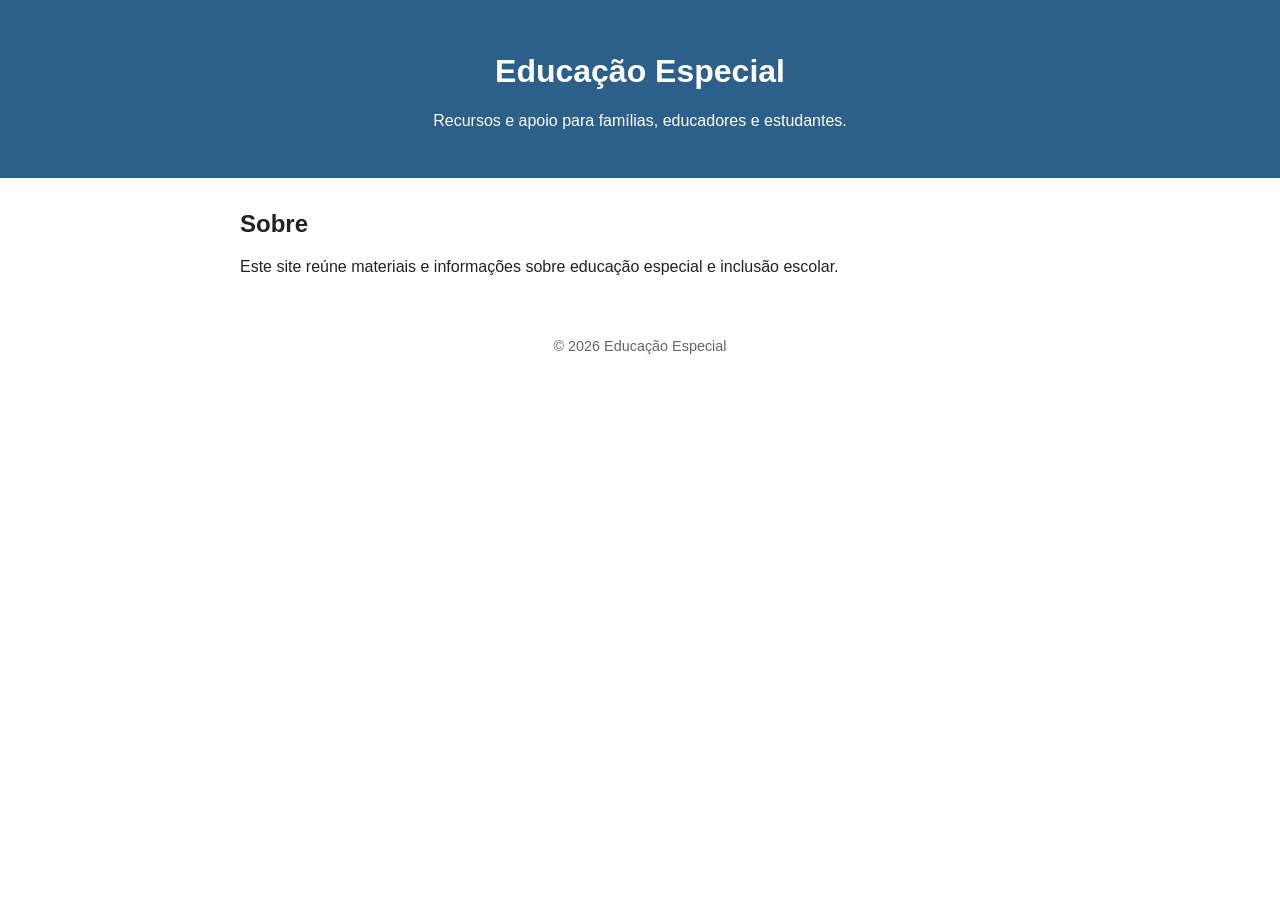
==== index.html @ f0046a0a "Initial commit: basic educação especial site" ====
<html>
<head>
  <meta charset="UTF-8">
  <title>Educação Especial</title>
  <link rel="stylesheet" href="style.css">
</head>
<body>
  <header>
    <h1>Educação Especial</h1>
    <p>Recursos e apoio para famílias, educadores e estudantes.</p>
  </header>

  <main>
    <section>
      <h2>Sobre</h2>
      <p>Este site reúne materiais e informações sobre educação especial e inclusão escolar.</p>
    </section>
  </main>

  <footer>
    <p>&copy; 2026 Educação Especial</p>
  </footer>
</body>
</html>
---- style.css ----
body {
  font-family: Arial, sans-serif;
  margin: 0;
  padding: 0;
  color: #222;
}

header {
  background-color: #2c5f8a;
  color: #fff;
  padding: 2rem 1rem;
  text-align: center;
}

main {
  max-width: 800px;
  margin: 2rem auto;
  padding: 0 1rem;
}

footer {
  text-align: center;
  padding: 1rem;
  color: #666;
  font-size: 0.9rem;
}
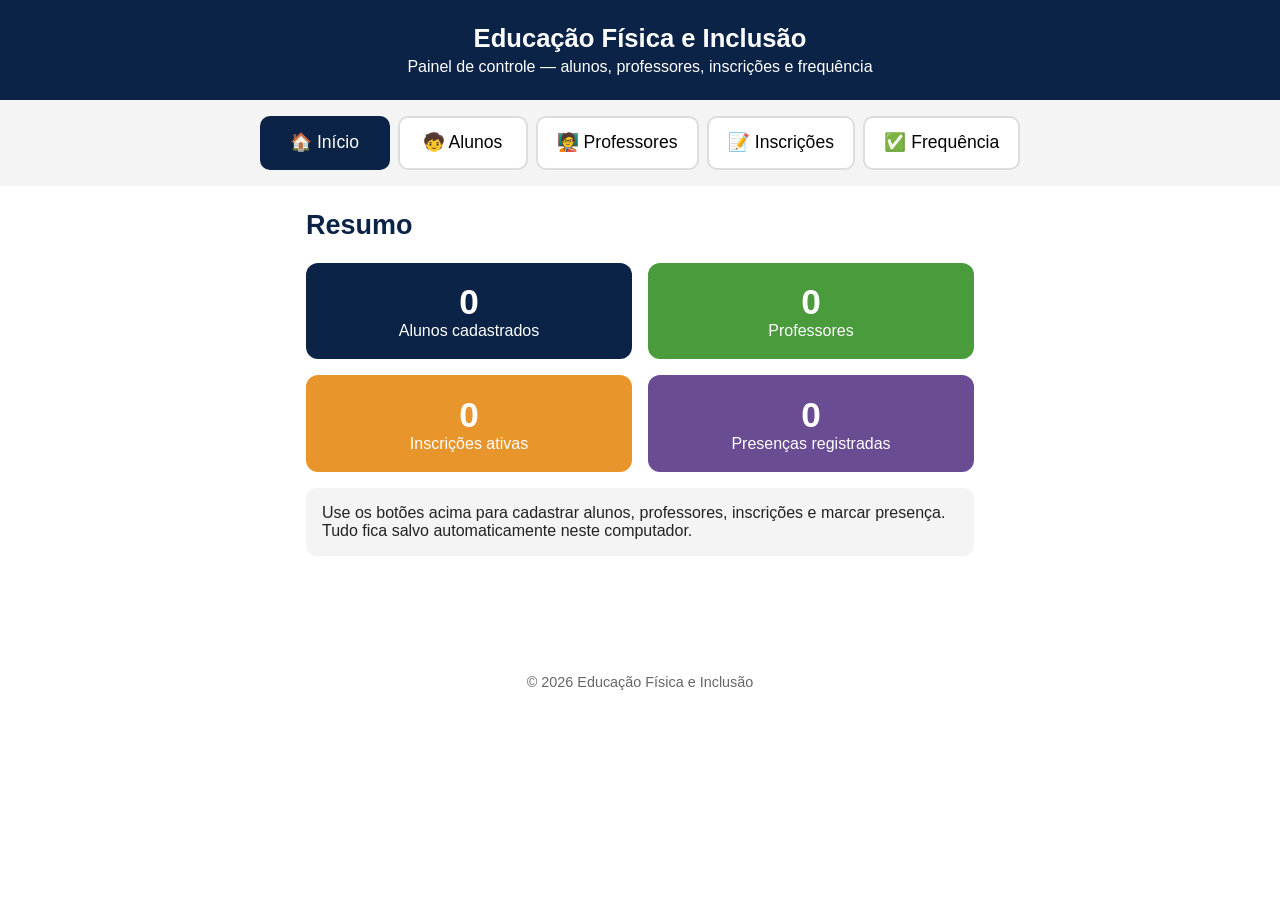
==== commit f9f96631: "Adiciona painel de controle: alunos, professores, inscrições e frequência" ====
--- a/index.html
+++ b/index.html
@@ -1,24 +1,179 @@
-<html>
+<html lang="pt-BR">
 <head>
   <meta charset="UTF-8">
-  <title>Educação Especial</title>
+  <meta name="viewport" content="width=device-width, initial-scale=1">
+  <title>Educação Física e Inclusão — Painel</title>
   <link rel="stylesheet" href="style.css">
 </head>
 <body>
-  <header>
-    <h1>Educação Especial</h1>
-    <p>Recursos e apoio para famílias, educadores e estudantes.</p>
+  <header class="topo">
+    <h1>Educação Física e Inclusão</h1>
+    <p>Painel de controle — alunos, professores, inscrições e frequência</p>
   </header>
 
+  <nav class="abas" id="abas">
+    <button class="aba-botao ativo" data-aba="inicio">🏠 Início</button>
+    <button class="aba-botao" data-aba="alunos">🧒 Alunos</button>
+    <button class="aba-botao" data-aba="professores">🧑‍🏫 Professores</button>
+    <button class="aba-botao" data-aba="inscricoes">📝 Inscrições</button>
+    <button class="aba-botao" data-aba="frequencia">✅ Frequência</button>
+  </nav>
+
   <main>
-    <section>
-      <h2>Sobre</h2>
-      <p>Este site reúne materiais e informações sobre educação especial e inclusão escolar.</p>
+    <!-- INÍCIO -->
+    <section class="painel ativo" id="inicio">
+      <h2>Resumo</h2>
+      <div class="cartoes">
+        <div class="cartao cor-azul">
+          <span class="cartao-numero" id="contagem-alunos">0</span>
+          <span class="cartao-rotulo">Alunos cadastrados</span>
+        </div>
+        <div class="cartao cor-verde">
+          <span class="cartao-numero" id="contagem-professores">0</span>
+          <span class="cartao-rotulo">Professores</span>
+        </div>
+        <div class="cartao cor-laranja">
+          <span class="cartao-numero" id="contagem-inscricoes">0</span>
+          <span class="cartao-rotulo">Inscrições ativas</span>
+        </div>
+        <div class="cartao cor-roxo">
+          <span class="cartao-numero" id="contagem-frequencia">0</span>
+          <span class="cartao-rotulo">Presenças registradas</span>
+        </div>
+      </div>
+      <p class="ajuda">Use os botões acima para cadastrar alunos, professores, inscrições e marcar presença. Tudo fica salvo automaticamente neste computador.</p>
+    </section>
+
+    <!-- ALUNOS -->
+    <section class="painel" id="alunos">
+      <h2>Alunos</h2>
+      <form id="form-aluno" class="formulario">
+        <label>Nome completo
+          <input type="text" id="aluno-nome" required>
+        </label>
+        <label>Data de nascimento
+          <input type="date" id="aluno-nascimento">
+        </label>
+        <label>Escola e turma
+          <input type="text" id="aluno-escola" placeholder="Ex: EMEF Jardim das Flores — 3º A">
+        </label>
+        <label>Turno
+          <select id="aluno-turno">
+            <option value="">Selecione</option>
+            <option>Manhã</option>
+            <option>Tarde</option>
+            <option>Integral</option>
+          </select>
+        </label>
+        <label>Nome do responsável
+          <input type="text" id="aluno-responsavel">
+        </label>
+        <label>Telefone / WhatsApp
+          <input type="tel" id="aluno-telefone" placeholder="(11) 99999-0000">
+        </label>
+        <label>Diagnóstico / condição
+          <input type="text" id="aluno-diagnostico">
+        </label>
+        <label>Observações importantes
+          <textarea id="aluno-observacoes" rows="2" placeholder="Ex: sensibilidade a barulho, gosta de bola..."></textarea>
+        </label>
+        <button type="submit" class="botao botao-grande cor-azul-fundo">Salvar aluno</button>
+      </form>
+
+      <h3>Lista de alunos</h3>
+      <div class="lista" id="lista-alunos"></div>
+    </section>
+
+    <!-- PROFESSORES -->
+    <section class="painel" id="professores">
+      <h2>Professores</h2>
+      <form id="form-professor" class="formulario">
+        <label>Nome completo
+          <input type="text" id="professor-nome" required>
+        </label>
+        <label>Área / especialidade
+          <input type="text" id="professor-area" placeholder="Ex: Educação Física, Educação Especial">
+        </label>
+        <label>Telefone / WhatsApp
+          <input type="tel" id="professor-telefone">
+        </label>
+        <label>E-mail
+          <input type="email" id="professor-email">
+        </label>
+        <button type="submit" class="botao botao-grande cor-verde-fundo">Salvar professor</button>
+      </form>
+
+      <h3>Lista de professores</h3>
+      <div class="lista" id="lista-professores"></div>
+    </section>
+
+    <!-- INSCRIÇÕES -->
+    <section class="painel" id="inscricoes">
+      <h2>Inscrições</h2>
+      <form id="form-inscricao" class="formulario">
+        <label>Aluno
+          <select id="inscricao-aluno" required></select>
+        </label>
+        <label>Dia da semana da aula
+          <select id="inscricao-dia">
+            <option value="">Selecione</option>
+            <option>Segunda-feira</option>
+            <option>Terça-feira</option>
+            <option>Quarta-feira</option>
+            <option>Quinta-feira</option>
+            <option>Sexta-feira</option>
+          </select>
+        </label>
+        <label>Horário da aula
+          <input type="time" id="inscricao-horario">
+        </label>
+        <label>Data da inscrição
+          <input type="date" id="inscricao-data">
+        </label>
+        <label>Situação
+          <select id="inscricao-status">
+            <option>Ativo</option>
+            <option>Inativo</option>
+          </select>
+        </label>
+        <button type="submit" class="botao botao-grande cor-laranja-fundo">Salvar inscrição</button>
+      </form>
+
+      <h3>Lista de inscrições</h3>
+      <div class="lista" id="lista-inscricoes"></div>
+    </section>
+
+    <!-- FREQUÊNCIA -->
+    <section class="painel" id="frequencia">
+      <h2>Frequência</h2>
+      <form id="form-frequencia" class="formulario">
+        <label>Data da aula
+          <input type="date" id="frequencia-data" required>
+        </label>
+        <label>Aluno
+          <select id="frequencia-aluno" required></select>
+        </label>
+        <label>Presença
+          <select id="frequencia-presenca">
+            <option>Presente</option>
+            <option>Faltou</option>
+          </select>
+        </label>
+        <label>Observação da aula
+          <input type="text" id="frequencia-observacao">
+        </label>
+        <button type="submit" class="botao botao-grande cor-roxo-fundo">Salvar presença</button>
+      </form>
+
+      <h3>Registros recentes</h3>
+      <div class="lista" id="lista-frequencia"></div>
     </section>
   </main>
 
   <footer>
-    <p>&copy; 2026 Educação Especial</p>
+    <p>&copy; 2026 Educação Física e Inclusão</p>
   </footer>
+
+  <script src="script.js"></script>
 </body>
 </html>
--- a/style.css
+++ b/style.css
@@ -1,21 +1,218 @@
+:root {
+  --azul: #0b2347;
+  --verde: #4a9b3c;
+  --laranja: #e8952b;
+  --roxo: #6a4c93;
+  --rosa: #d63a5e;
+  --cinza-claro: #f4f4f4;
+  --cinza-borda: #ddd;
+}
+
+* {
+  box-sizing: border-box;
+}
+
 body {
   font-family: Arial, sans-serif;
   margin: 0;
   padding: 0;
   color: #222;
-}
-
-header {
-  background-color: #2c5f8a;
-  color: #fff;
-  padding: 2rem 1rem;
+  font-size: 18px;
+  background: #fff;
+}
+
+.topo {
+  background-color: var(--azul);
+  color: #fff;
+  padding: 1.5rem 1rem;
   text-align: center;
 }
 
+.topo h1 {
+  margin: 0 0 0.3rem 0;
+  font-size: 1.6rem;
+}
+
+.topo p {
+  margin: 0;
+  font-size: 1rem;
+}
+
+/* Navegação por abas */
+.abas {
+  display: flex;
+  flex-wrap: wrap;
+  justify-content: center;
+  gap: 0.5rem;
+  padding: 1rem;
+  background: var(--cinza-claro);
+}
+
+.aba-botao {
+  font-size: 1.1rem;
+  padding: 0.9rem 1.2rem;
+  border: 2px solid var(--cinza-borda);
+  background: #fff;
+  border-radius: 10px;
+  cursor: pointer;
+  min-width: 130px;
+}
+
+.aba-botao.ativo {
+  background: var(--azul);
+  color: #fff;
+  border-color: var(--azul);
+}
+
 main {
-  max-width: 800px;
-  margin: 2rem auto;
-  padding: 0 1rem;
+  max-width: 700px;
+  margin: 1.5rem auto;
+  padding: 0 1rem 3rem 1rem;
+}
+
+.painel {
+  display: none;
+}
+
+.painel.ativo {
+  display: block;
+}
+
+h2 {
+  color: var(--azul);
+}
+
+/* Cartões do resumo */
+.cartoes {
+  display: grid;
+  grid-template-columns: 1fr 1fr;
+  gap: 1rem;
+  margin: 1rem 0;
+}
+
+.cartao {
+  border-radius: 12px;
+  padding: 1.2rem;
+  text-align: center;
+  color: #fff;
+}
+
+.cartao-numero {
+  display: block;
+  font-size: 2.2rem;
+  font-weight: bold;
+}
+
+.cartao-rotulo {
+  font-size: 1rem;
+}
+
+.cor-azul { background: var(--azul); }
+.cor-verde { background: var(--verde); }
+.cor-laranja { background: var(--laranja); }
+.cor-roxo { background: var(--roxo); }
+
+.ajuda {
+  background: var(--cinza-claro);
+  border-radius: 10px;
+  padding: 1rem;
+  font-size: 1rem;
+}
+
+/* Formulários */
+.formulario {
+  display: flex;
+  flex-direction: column;
+  gap: 1rem;
+  background: var(--cinza-claro);
+  padding: 1.2rem;
+  border-radius: 12px;
+  margin-bottom: 1.5rem;
+}
+
+.formulario label {
+  display: flex;
+  flex-direction: column;
+  font-weight: bold;
+  gap: 0.3rem;
+}
+
+.formulario input,
+.formulario select,
+.formulario textarea {
+  font-size: 1.1rem;
+  padding: 0.7rem;
+  border: 2px solid var(--cinza-borda);
+  border-radius: 8px;
+  font-family: inherit;
+}
+
+.botao {
+  font-size: 1.2rem;
+  border: none;
+  border-radius: 10px;
+  padding: 1rem;
+  color: #fff;
+  cursor: pointer;
+  font-weight: bold;
+}
+
+.botao-grande {
+  width: 100%;
+}
+
+.cor-azul-fundo { background: var(--azul); }
+.cor-verde-fundo { background: var(--verde); }
+.cor-laranja-fundo { background: var(--laranja); }
+.cor-roxo-fundo { background: var(--roxo); }
+
+.botao:active {
+  opacity: 0.85;
+}
+
+/* Listas de registros */
+.lista {
+  display: flex;
+  flex-direction: column;
+  gap: 0.8rem;
+}
+
+.item {
+  border: 2px solid var(--cinza-borda);
+  border-radius: 10px;
+  padding: 1rem;
+  display: flex;
+  justify-content: space-between;
+  align-items: flex-start;
+  gap: 1rem;
+}
+
+.item-info b {
+  display: block;
+  font-size: 1.1rem;
+  color: var(--azul);
+}
+
+.item-info span {
+  display: block;
+  font-size: 0.95rem;
+  color: #444;
+}
+
+.excluir {
+  background: var(--rosa);
+  color: #fff;
+  border: none;
+  border-radius: 8px;
+  padding: 0.6rem 0.9rem;
+  cursor: pointer;
+  font-size: 1rem;
+  white-space: nowrap;
+}
+
+.vazio {
+  color: #777;
+  font-style: italic;
 }
 
 footer {
@@ -24,3 +221,12 @@
   color: #666;
   font-size: 0.9rem;
 }
+
+@media (max-width: 480px) {
+  .cartoes {
+    grid-template-columns: 1fr 1fr;
+  }
+  .aba-botao {
+    flex: 1 1 40%;
+  }
+}
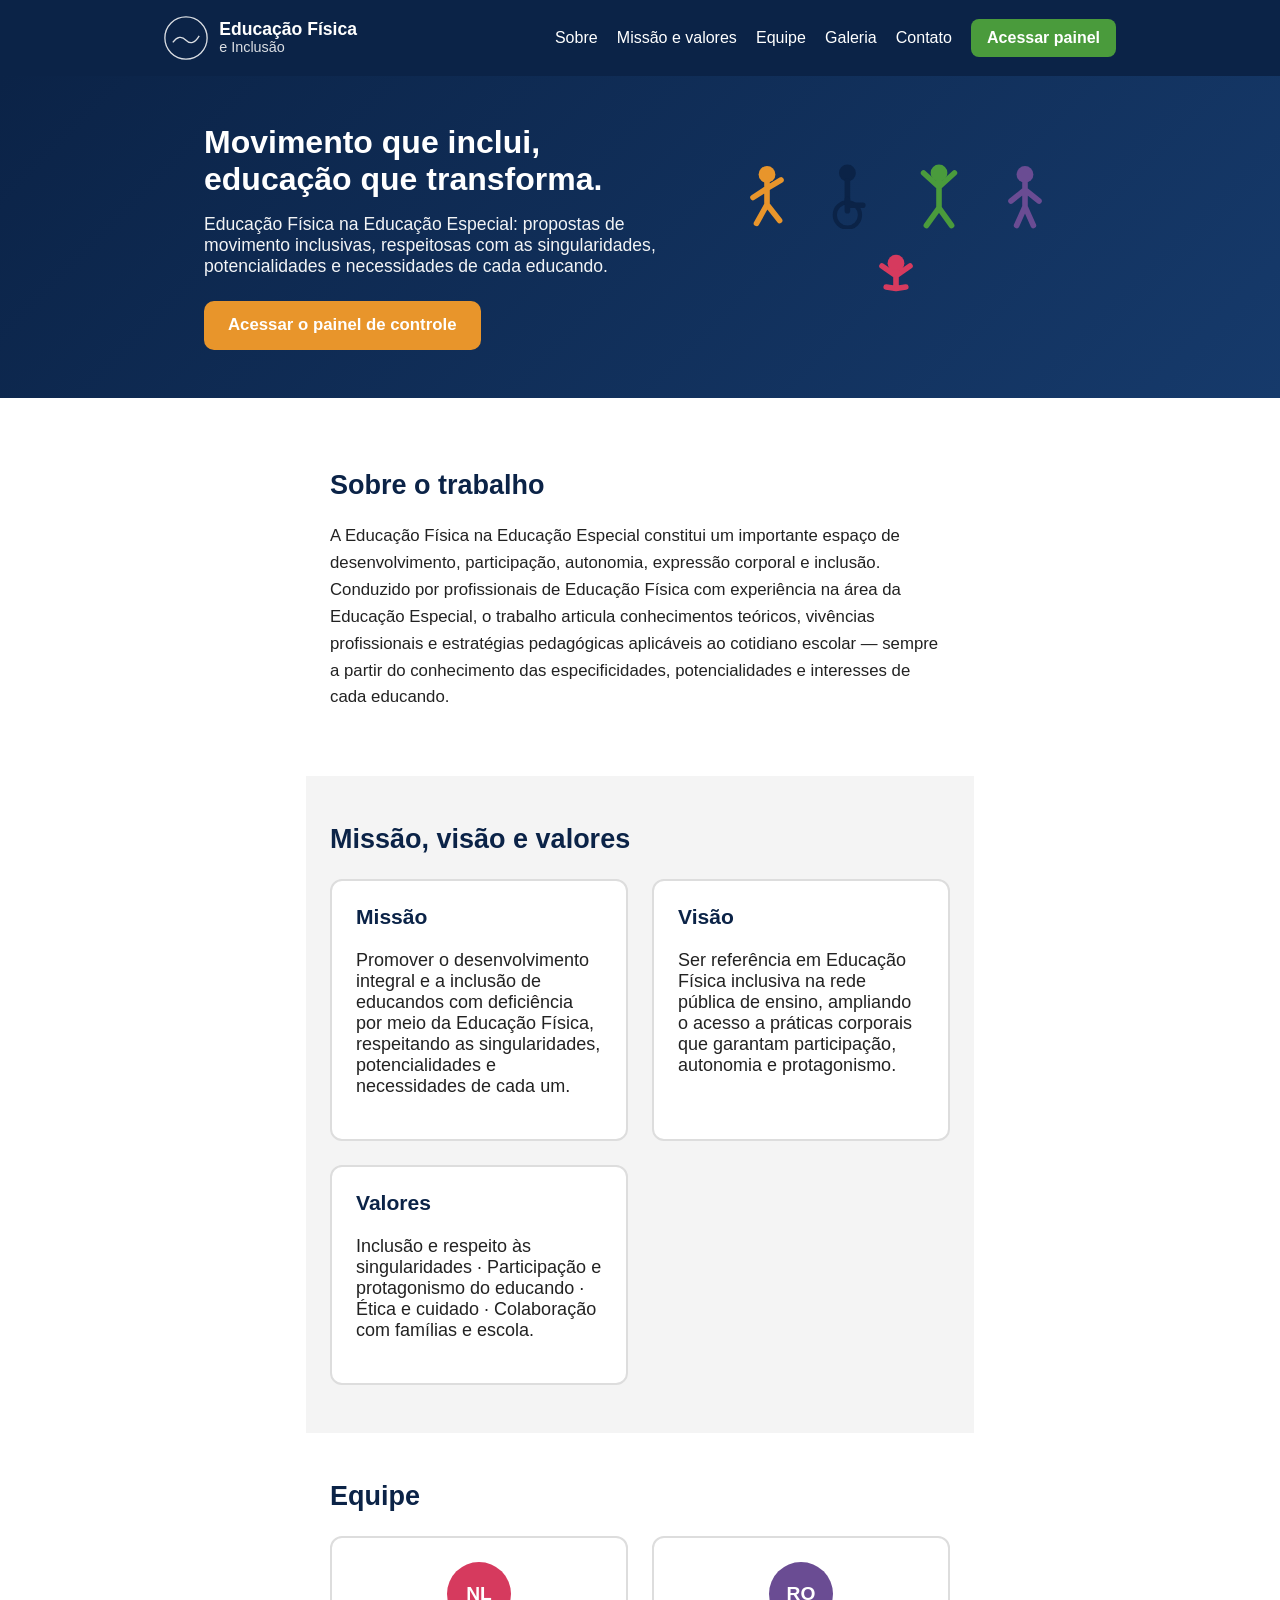
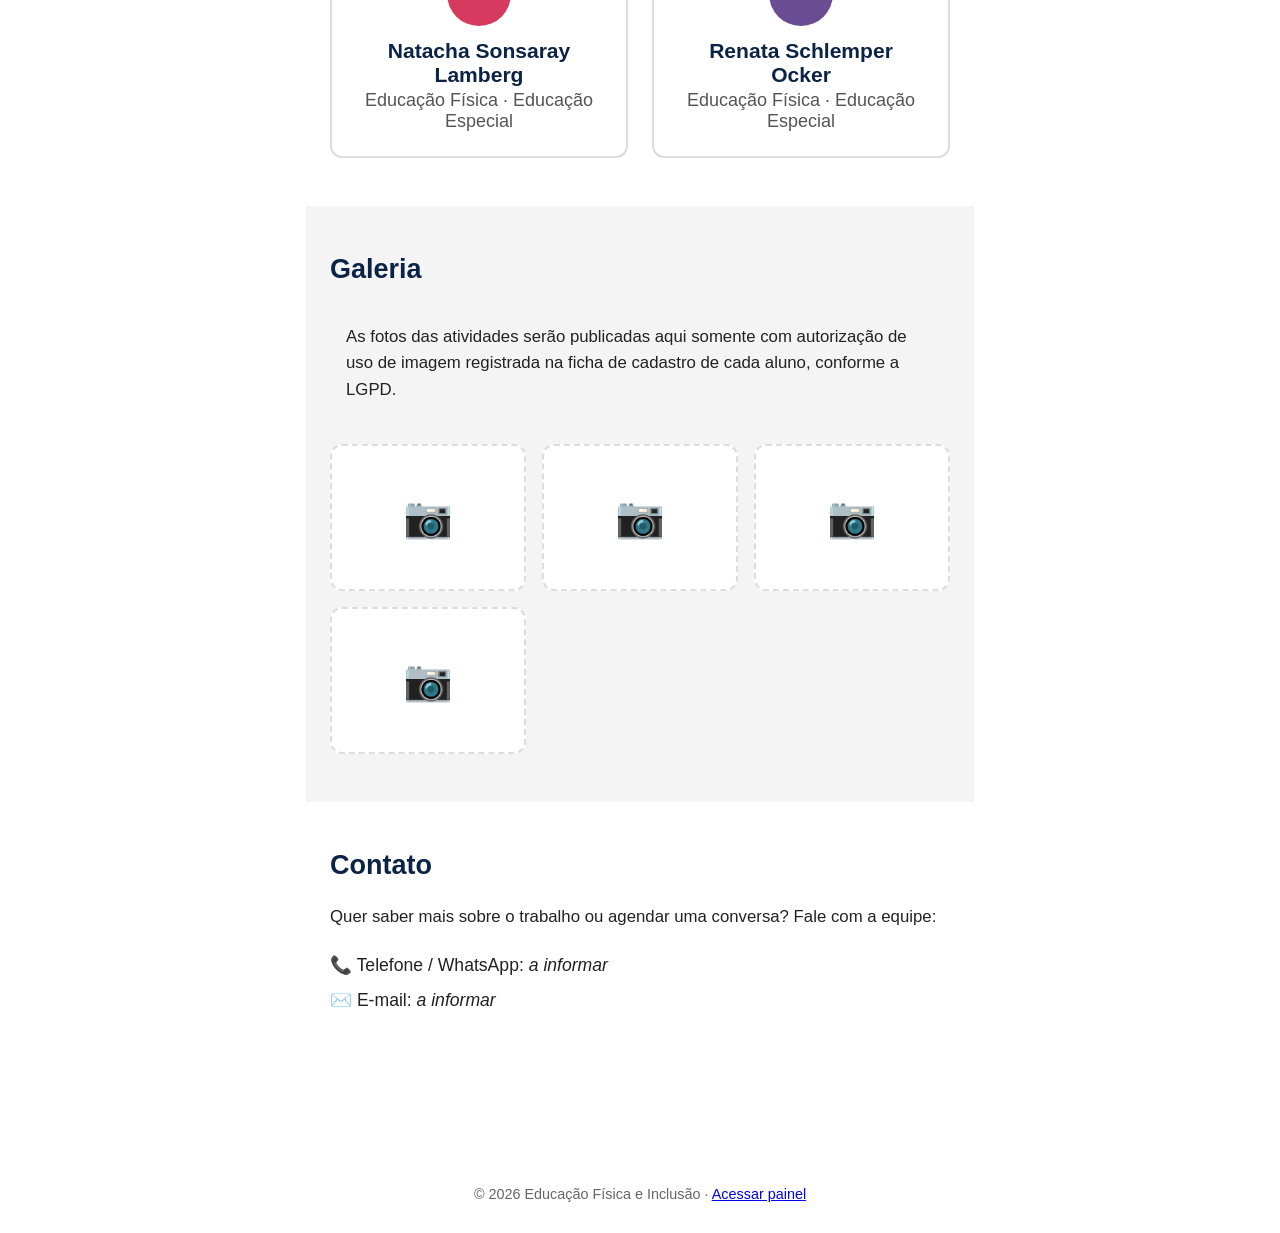
==== commit e62ca4dc: "Adiciona página institucional de apresentação e move o painel para painel.html" ====
--- a/index.html
+++ b/index.html
@@ -2,178 +2,114 @@
 <head>
   <meta charset="UTF-8">
   <meta name="viewport" content="width=device-width, initial-scale=1">
-  <title>Educação Física e Inclusão — Painel</title>
+  <title>Educação Física e Inclusão</title>
+  <meta name="description" content="Educação Física na Educação Especial: formação, acompanhamento e inclusão para educandos com deficiência.">
   <link rel="stylesheet" href="style.css">
 </head>
 <body>
-  <header class="topo">
-    <h1>Educação Física e Inclusão</h1>
-    <p>Painel de controle — alunos, professores, inscrições e frequência</p>
+  <header class="topo topo-institucional">
+    <div class="topo-conteudo">
+      <div class="marca">
+        <span class="marca-icone" aria-hidden="true">
+          <svg viewBox="0 0 100 100" width="44" height="44">
+            <circle cx="50" cy="50" r="48" fill="none" stroke="#ffffff" stroke-width="3"/>
+            <path d="M20 60 Q 35 40 50 55 T 80 45" fill="none" stroke="#ffffff" stroke-width="3"/>
+          </svg>
+        </span>
+        <div>
+          <strong>Educação Física</strong>
+          <span>e Inclusão</span>
+        </div>
+      </div>
+      <nav class="menu-principal">
+        <a href="#sobre">Sobre</a>
+        <a href="#missao">Missão e valores</a>
+        <a href="#equipe">Equipe</a>
+        <a href="#galeria">Galeria</a>
+        <a href="#contato">Contato</a>
+        <a href="painel.html" class="botao-menu">Acessar painel</a>
+      </nav>
+    </div>
   </header>
 
-  <nav class="abas" id="abas">
-    <button class="aba-botao ativo" data-aba="inicio">🏠 Início</button>
-    <button class="aba-botao" data-aba="alunos">🧒 Alunos</button>
-    <button class="aba-botao" data-aba="professores">🧑‍🏫 Professores</button>
-    <button class="aba-botao" data-aba="inscricoes">📝 Inscrições</button>
-    <button class="aba-botao" data-aba="frequencia">✅ Frequência</button>
-  </nav>
+  <section class="hero">
+    <div class="hero-texto">
+      <h1>Movimento que inclui,<br>educação que transforma.</h1>
+      <p>Educação Física na Educação Especial: propostas de movimento inclusivas, respeitosas com as singularidades, potencialidades e necessidades de cada educando.</p>
+      <a href="painel.html" class="botao botao-hero">Acessar o painel de controle</a>
+    </div>
+    <div class="hero-figuras" aria-hidden="true">
+      <svg viewBox="0 0 100 100" width="70" height="70"><circle cx="50" cy="22" r="12" fill="var(--laranja)"/><path d="M50 34 L50 65 M50 42 L30 55 M50 42 L70 30 M50 65 L35 92 M50 65 L68 88" stroke="var(--laranja)" stroke-width="8" stroke-linecap="round" fill="none"/></svg>
+      <svg viewBox="0 0 100 100" width="70" height="70"><circle cx="42" cy="20" r="12" fill="var(--azul)"/><path d="M42 32 L42 58" stroke="var(--azul)" stroke-width="8" stroke-linecap="round"/><circle cx="42" cy="80" r="18" fill="none" stroke="var(--azul)" stroke-width="6"/><path d="M42 58 L42 74 M42 66 L64 66" stroke="var(--azul)" stroke-width="8" stroke-linecap="round"/></svg>
+      <svg viewBox="0 0 100 100" width="70" height="70"><circle cx="50" cy="20" r="12" fill="var(--verde)"/><path d="M50 32 L50 70 M50 40 L28 20 M50 40 L72 20 M50 70 L32 95 M50 70 L68 95" stroke="var(--verde)" stroke-width="8" stroke-linecap="round" fill="none"/></svg>
+      <svg viewBox="0 0 100 100" width="70" height="70"><circle cx="50" cy="22" r="12" fill="var(--roxo)"/><path d="M50 34 L50 68 M50 44 L30 60 M50 44 L70 60 M50 68 L38 95 M50 68 L62 95" stroke="var(--roxo)" stroke-width="8" stroke-linecap="round" fill="none"/></svg>
+      <svg viewBox="0 0 100 100" width="70" height="70"><circle cx="50" cy="26" r="12" fill="var(--rosa)"/><path d="M50 38 L50 62 M50 44 L30 30 M50 44 L70 30 M50 62 L36 60 M50 62 L64 60" stroke="var(--rosa)" stroke-width="8" stroke-linecap="round" fill="none"/></svg>
+    </div>
+  </section>
 
   <main>
-    <!-- INÍCIO -->
-    <section class="painel ativo" id="inicio">
-      <h2>Resumo</h2>
-      <div class="cartoes">
-        <div class="cartao cor-azul">
-          <span class="cartao-numero" id="contagem-alunos">0</span>
-          <span class="cartao-rotulo">Alunos cadastrados</span>
+    <section id="sobre" class="secao">
+      <h2>Sobre o trabalho</h2>
+      <p>A Educação Física na Educação Especial constitui um importante espaço de desenvolvimento, participação, autonomia, expressão corporal e inclusão. Conduzido por profissionais de Educação Física com experiência na área da Educação Especial, o trabalho articula conhecimentos teóricos, vivências profissionais e estratégias pedagógicas aplicáveis ao cotidiano escolar — sempre a partir do conhecimento das especificidades, potencialidades e interesses de cada educando.</p>
+    </section>
+
+    <section id="missao" class="secao secao-clara">
+      <h2>Missão, visão e valores</h2>
+      <div class="cartoes-institucional">
+        <div class="cartao-institucional">
+          <h3>Missão</h3>
+          <p>Promover o desenvolvimento integral e a inclusão de educandos com deficiência por meio da Educação Física, respeitando as singularidades, potencialidades e necessidades de cada um.</p>
         </div>
-        <div class="cartao cor-verde">
-          <span class="cartao-numero" id="contagem-professores">0</span>
-          <span class="cartao-rotulo">Professores</span>
+        <div class="cartao-institucional">
+          <h3>Visão</h3>
+          <p>Ser referência em Educação Física inclusiva na rede pública de ensino, ampliando o acesso a práticas corporais que garantam participação, autonomia e protagonismo.</p>
         </div>
-        <div class="cartao cor-laranja">
-          <span class="cartao-numero" id="contagem-inscricoes">0</span>
-          <span class="cartao-rotulo">Inscrições ativas</span>
-        </div>
-        <div class="cartao cor-roxo">
-          <span class="cartao-numero" id="contagem-frequencia">0</span>
-          <span class="cartao-rotulo">Presenças registradas</span>
+        <div class="cartao-institucional">
+          <h3>Valores</h3>
+          <p>Inclusão e respeito às singularidades · Participação e protagonismo do educando · Ética e cuidado · Colaboração com famílias e escola.</p>
         </div>
       </div>
-      <p class="ajuda">Use os botões acima para cadastrar alunos, professores, inscrições e marcar presença. Tudo fica salvo automaticamente neste computador.</p>
     </section>
 
-    <!-- ALUNOS -->
-    <section class="painel" id="alunos">
-      <h2>Alunos</h2>
-      <form id="form-aluno" class="formulario">
-        <label>Nome completo
-          <input type="text" id="aluno-nome" required>
-        </label>
-        <label>Data de nascimento
-          <input type="date" id="aluno-nascimento">
-        </label>
-        <label>Escola e turma
-          <input type="text" id="aluno-escola" placeholder="Ex: EMEF Jardim das Flores — 3º A">
-        </label>
-        <label>Turno
-          <select id="aluno-turno">
-            <option value="">Selecione</option>
-            <option>Manhã</option>
-            <option>Tarde</option>
-            <option>Integral</option>
-          </select>
-        </label>
-        <label>Nome do responsável
-          <input type="text" id="aluno-responsavel">
-        </label>
-        <label>Telefone / WhatsApp
-          <input type="tel" id="aluno-telefone" placeholder="(11) 99999-0000">
-        </label>
-        <label>Diagnóstico / condição
-          <input type="text" id="aluno-diagnostico">
-        </label>
-        <label>Observações importantes
-          <textarea id="aluno-observacoes" rows="2" placeholder="Ex: sensibilidade a barulho, gosta de bola..."></textarea>
-        </label>
-        <button type="submit" class="botao botao-grande cor-azul-fundo">Salvar aluno</button>
-      </form>
-
-      <h3>Lista de alunos</h3>
-      <div class="lista" id="lista-alunos"></div>
+    <section id="equipe" class="secao">
+      <h2>Equipe</h2>
+      <div class="cartoes-institucional">
+        <div class="cartao-pessoa">
+          <div class="avatar cor-rosa">NL</div>
+          <h3>Natacha Sonsaray Lamberg</h3>
+          <p>Educação Física · Educação Especial</p>
+        </div>
+        <div class="cartao-pessoa">
+          <div class="avatar cor-roxo">RO</div>
+          <h3>Renata Schlemper Ocker</h3>
+          <p>Educação Física · Educação Especial</p>
+        </div>
+      </div>
     </section>
 
-    <!-- PROFESSORES -->
-    <section class="painel" id="professores">
-      <h2>Professores</h2>
-      <form id="form-professor" class="formulario">
-        <label>Nome completo
-          <input type="text" id="professor-nome" required>
-        </label>
-        <label>Área / especialidade
-          <input type="text" id="professor-area" placeholder="Ex: Educação Física, Educação Especial">
-        </label>
-        <label>Telefone / WhatsApp
-          <input type="tel" id="professor-telefone">
-        </label>
-        <label>E-mail
-          <input type="email" id="professor-email">
-        </label>
-        <button type="submit" class="botao botao-grande cor-verde-fundo">Salvar professor</button>
-      </form>
-
-      <h3>Lista de professores</h3>
-      <div class="lista" id="lista-professores"></div>
+    <section id="galeria" class="secao secao-clara">
+      <h2>Galeria</h2>
+      <p class="ajuda">As fotos das atividades serão publicadas aqui somente com autorização de uso de imagem registrada na ficha de cadastro de cada aluno, conforme a LGPD.</p>
+      <div class="galeria-grade">
+        <div class="galeria-item">📷</div>
+        <div class="galeria-item">📷</div>
+        <div class="galeria-item">📷</div>
+        <div class="galeria-item">📷</div>
+      </div>
     </section>
 
-    <!-- INSCRIÇÕES -->
-    <section class="painel" id="inscricoes">
-      <h2>Inscrições</h2>
-      <form id="form-inscricao" class="formulario">
-        <label>Aluno
-          <select id="inscricao-aluno" required></select>
-        </label>
-        <label>Dia da semana da aula
-          <select id="inscricao-dia">
-            <option value="">Selecione</option>
-            <option>Segunda-feira</option>
-            <option>Terça-feira</option>
-            <option>Quarta-feira</option>
-            <option>Quinta-feira</option>
-            <option>Sexta-feira</option>
-          </select>
-        </label>
-        <label>Horário da aula
-          <input type="time" id="inscricao-horario">
-        </label>
-        <label>Data da inscrição
-          <input type="date" id="inscricao-data">
-        </label>
-        <label>Situação
-          <select id="inscricao-status">
-            <option>Ativo</option>
-            <option>Inativo</option>
-          </select>
-        </label>
-        <button type="submit" class="botao botao-grande cor-laranja-fundo">Salvar inscrição</button>
-      </form>
-
-      <h3>Lista de inscrições</h3>
-      <div class="lista" id="lista-inscricoes"></div>
-    </section>
-
-    <!-- FREQUÊNCIA -->
-    <section class="painel" id="frequencia">
-      <h2>Frequência</h2>
-      <form id="form-frequencia" class="formulario">
-        <label>Data da aula
-          <input type="date" id="frequencia-data" required>
-        </label>
-        <label>Aluno
-          <select id="frequencia-aluno" required></select>
-        </label>
-        <label>Presença
-          <select id="frequencia-presenca">
-            <option>Presente</option>
-            <option>Faltou</option>
-          </select>
-        </label>
-        <label>Observação da aula
-          <input type="text" id="frequencia-observacao">
-        </label>
-        <button type="submit" class="botao botao-grande cor-roxo-fundo">Salvar presença</button>
-      </form>
-
-      <h3>Registros recentes</h3>
-      <div class="lista" id="lista-frequencia"></div>
+    <section id="contato" class="secao">
+      <h2>Contato</h2>
+      <p>Quer saber mais sobre o trabalho ou agendar uma conversa? Fale com a equipe:</p>
+      <ul class="lista-contato">
+        <li>📞 Telefone / WhatsApp: <em>a informar</em></li>
+        <li>✉️ E-mail: <em>a informar</em></li>
+      </ul>
     </section>
   </main>
 
   <footer>
-    <p>&copy; 2026 Educação Física e Inclusão</p>
+    <p>&copy; 2026 Educação Física e Inclusão · <a href="painel.html">Acessar painel</a></p>
   </footer>
-
-  <script src="script.js"></script>
 </body>
 </html>
--- a/style.css
+++ b/style.css
@@ -230,3 +230,238 @@
     flex: 1 1 40%;
   }
 }
+
+/* ---------- Página institucional ---------- */
+
+.voltar {
+  display: inline-block;
+  color: #fff;
+  text-decoration: none;
+  font-size: 0.95rem;
+  margin-bottom: 0.5rem;
+  opacity: 0.85;
+}
+
+.topo-institucional {
+  text-align: left;
+  padding: 0;
+}
+
+.topo-conteudo {
+  max-width: 1000px;
+  margin: 0 auto;
+  padding: 1rem 1.5rem;
+  display: flex;
+  align-items: center;
+  justify-content: space-between;
+  flex-wrap: wrap;
+  gap: 1rem;
+}
+
+.marca {
+  display: flex;
+  align-items: center;
+  gap: 0.7rem;
+}
+
+.marca div {
+  display: flex;
+  flex-direction: column;
+  line-height: 1.1;
+}
+
+.marca strong {
+  font-size: 1.1rem;
+}
+
+.marca span {
+  font-size: 0.9rem;
+  opacity: 0.85;
+}
+
+.menu-principal {
+  display: flex;
+  flex-wrap: wrap;
+  gap: 1.2rem;
+  align-items: center;
+}
+
+.menu-principal a {
+  color: #fff;
+  text-decoration: none;
+  font-size: 1rem;
+}
+
+.menu-principal a:hover {
+  text-decoration: underline;
+}
+
+.botao-menu {
+  background: var(--verde);
+  padding: 0.6rem 1rem;
+  border-radius: 8px;
+  font-weight: bold;
+}
+
+.botao-menu:hover {
+  text-decoration: none !important;
+  opacity: 0.9;
+}
+
+.hero {
+  background: linear-gradient(135deg, var(--azul), #163a6b);
+  color: #fff;
+  display: flex;
+  flex-wrap: wrap;
+  align-items: center;
+  justify-content: center;
+  gap: 2rem;
+  padding: 3rem 1.5rem;
+  text-align: left;
+}
+
+.hero-texto {
+  max-width: 480px;
+}
+
+.hero-texto h1 {
+  font-size: 2rem;
+  margin: 0 0 1rem 0;
+}
+
+.hero-texto p {
+  font-size: 1.1rem;
+  margin: 0 0 1.5rem 0;
+  opacity: 0.95;
+}
+
+.botao-hero {
+  display: inline-block;
+  background: var(--laranja);
+  color: #fff;
+  text-decoration: none;
+  padding: 0.9rem 1.5rem;
+  border-radius: 10px;
+  font-weight: bold;
+  font-size: 1.05rem;
+}
+
+.botao-hero:hover {
+  opacity: 0.9;
+}
+
+.hero-figuras {
+  display: flex;
+  flex-wrap: wrap;
+  gap: 1rem;
+  justify-content: center;
+  max-width: 360px;
+}
+
+.secao {
+  max-width: 1000px;
+  margin: 0 auto;
+  padding: 3rem 1.5rem;
+}
+
+.secao-clara {
+  background: var(--cinza-claro);
+}
+
+.secao h2 {
+  margin-top: 0;
+}
+
+.secao > p {
+  font-size: 1.05rem;
+  line-height: 1.6;
+  max-width: 800px;
+}
+
+.cartoes-institucional {
+  display: grid;
+  grid-template-columns: repeat(auto-fit, minmax(220px, 1fr));
+  gap: 1.5rem;
+  margin-top: 1.5rem;
+}
+
+.cartao-institucional {
+  background: #fff;
+  border-radius: 12px;
+  padding: 1.5rem;
+  border: 2px solid var(--cinza-borda);
+}
+
+.cartao-institucional h3 {
+  color: var(--azul);
+  margin-top: 0;
+}
+
+.cartao-pessoa {
+  background: #fff;
+  border-radius: 12px;
+  padding: 1.5rem;
+  border: 2px solid var(--cinza-borda);
+  text-align: center;
+}
+
+.cartao-pessoa h3 {
+  margin: 0.8rem 0 0.2rem 0;
+  color: var(--azul);
+}
+
+.cartao-pessoa p {
+  margin: 0;
+  color: #555;
+}
+
+.avatar {
+  width: 64px;
+  height: 64px;
+  border-radius: 50%;
+  color: #fff;
+  display: flex;
+  align-items: center;
+  justify-content: center;
+  font-weight: bold;
+  font-size: 1.2rem;
+  margin: 0 auto;
+}
+
+.cor-rosa { background: var(--rosa); }
+
+.galeria-grade {
+  display: grid;
+  grid-template-columns: repeat(auto-fit, minmax(150px, 1fr));
+  gap: 1rem;
+  margin-top: 1.5rem;
+}
+
+.galeria-item {
+  background: #fff;
+  border: 2px dashed var(--cinza-borda);
+  border-radius: 12px;
+  aspect-ratio: 4 / 3;
+  display: flex;
+  align-items: center;
+  justify-content: center;
+  font-size: 2.5rem;
+  color: #aaa;
+}
+
+.lista-contato {
+  list-style: none;
+  padding: 0;
+  font-size: 1.1rem;
+  line-height: 2;
+}
+
+@media (max-width: 700px) {
+  .hero {
+    text-align: center;
+    justify-content: center;
+  }
+  .hero-texto {
+    max-width: 100%;
+  }
+}
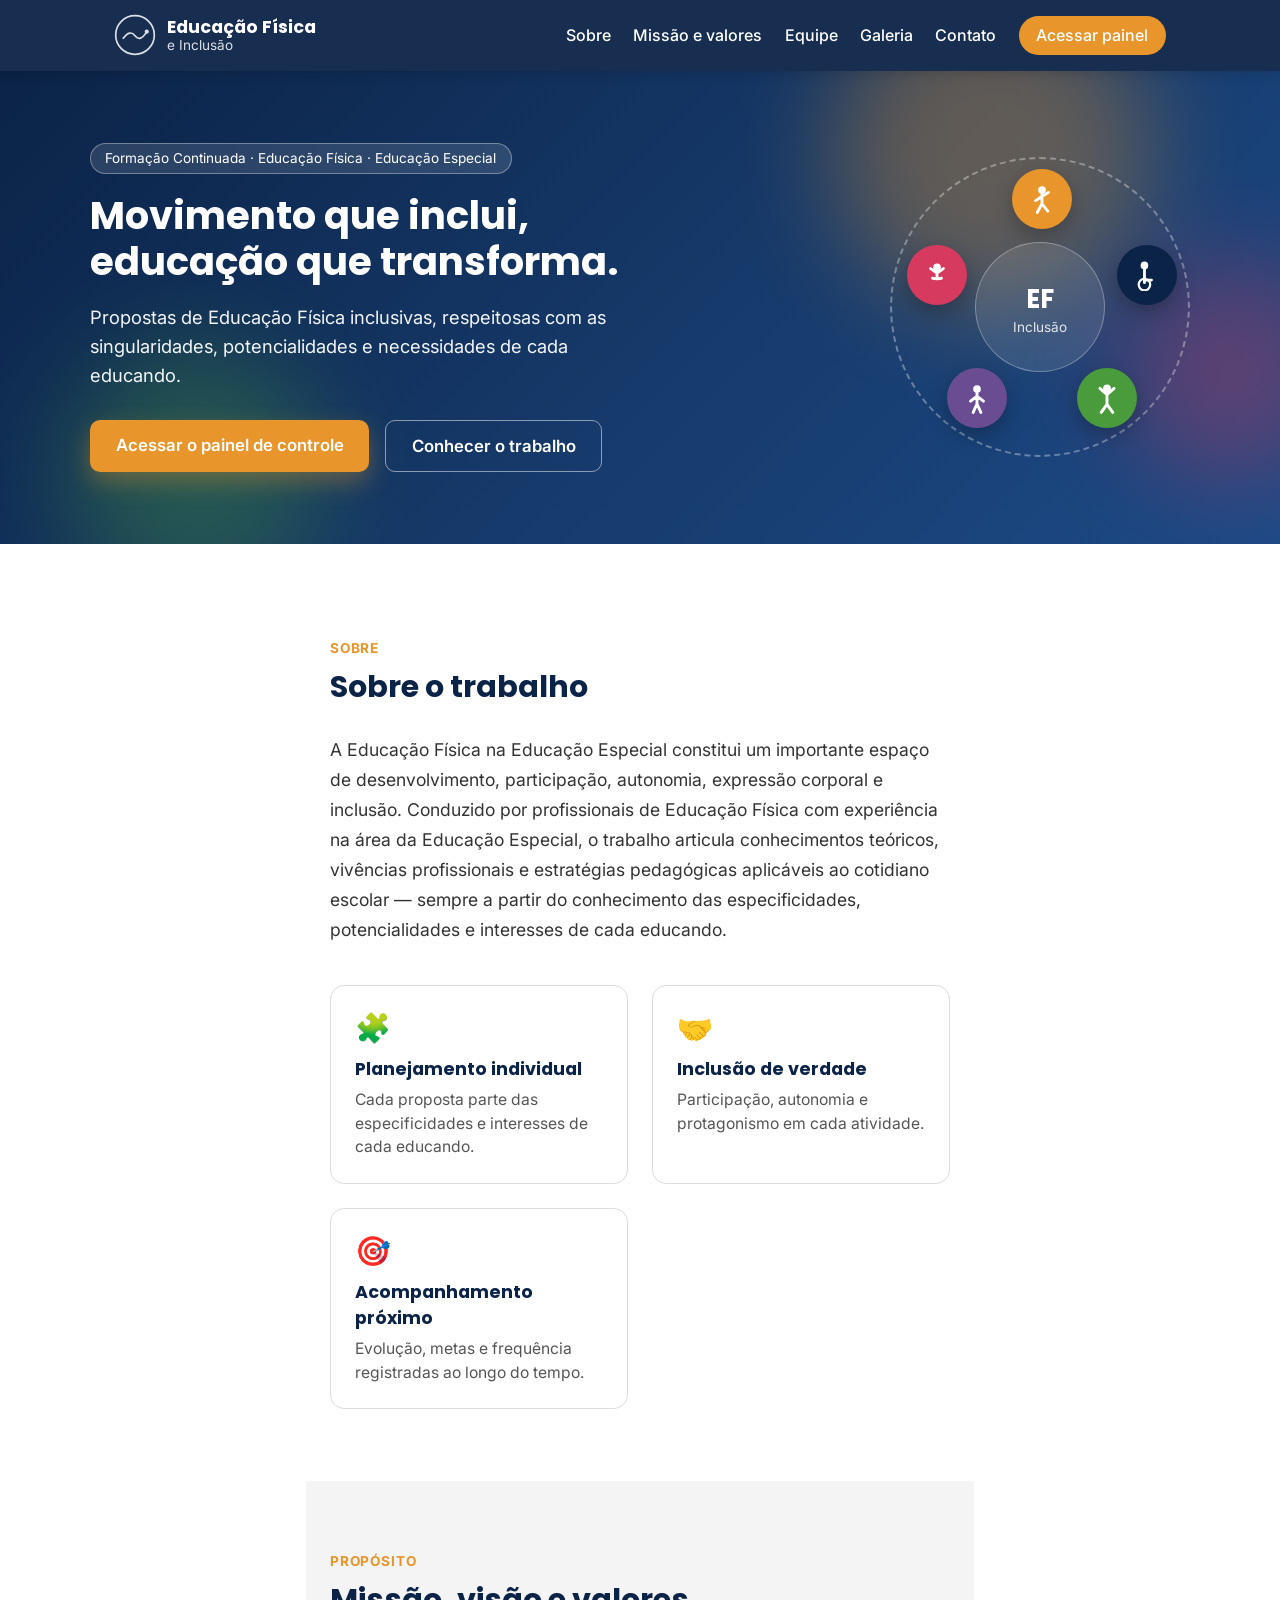
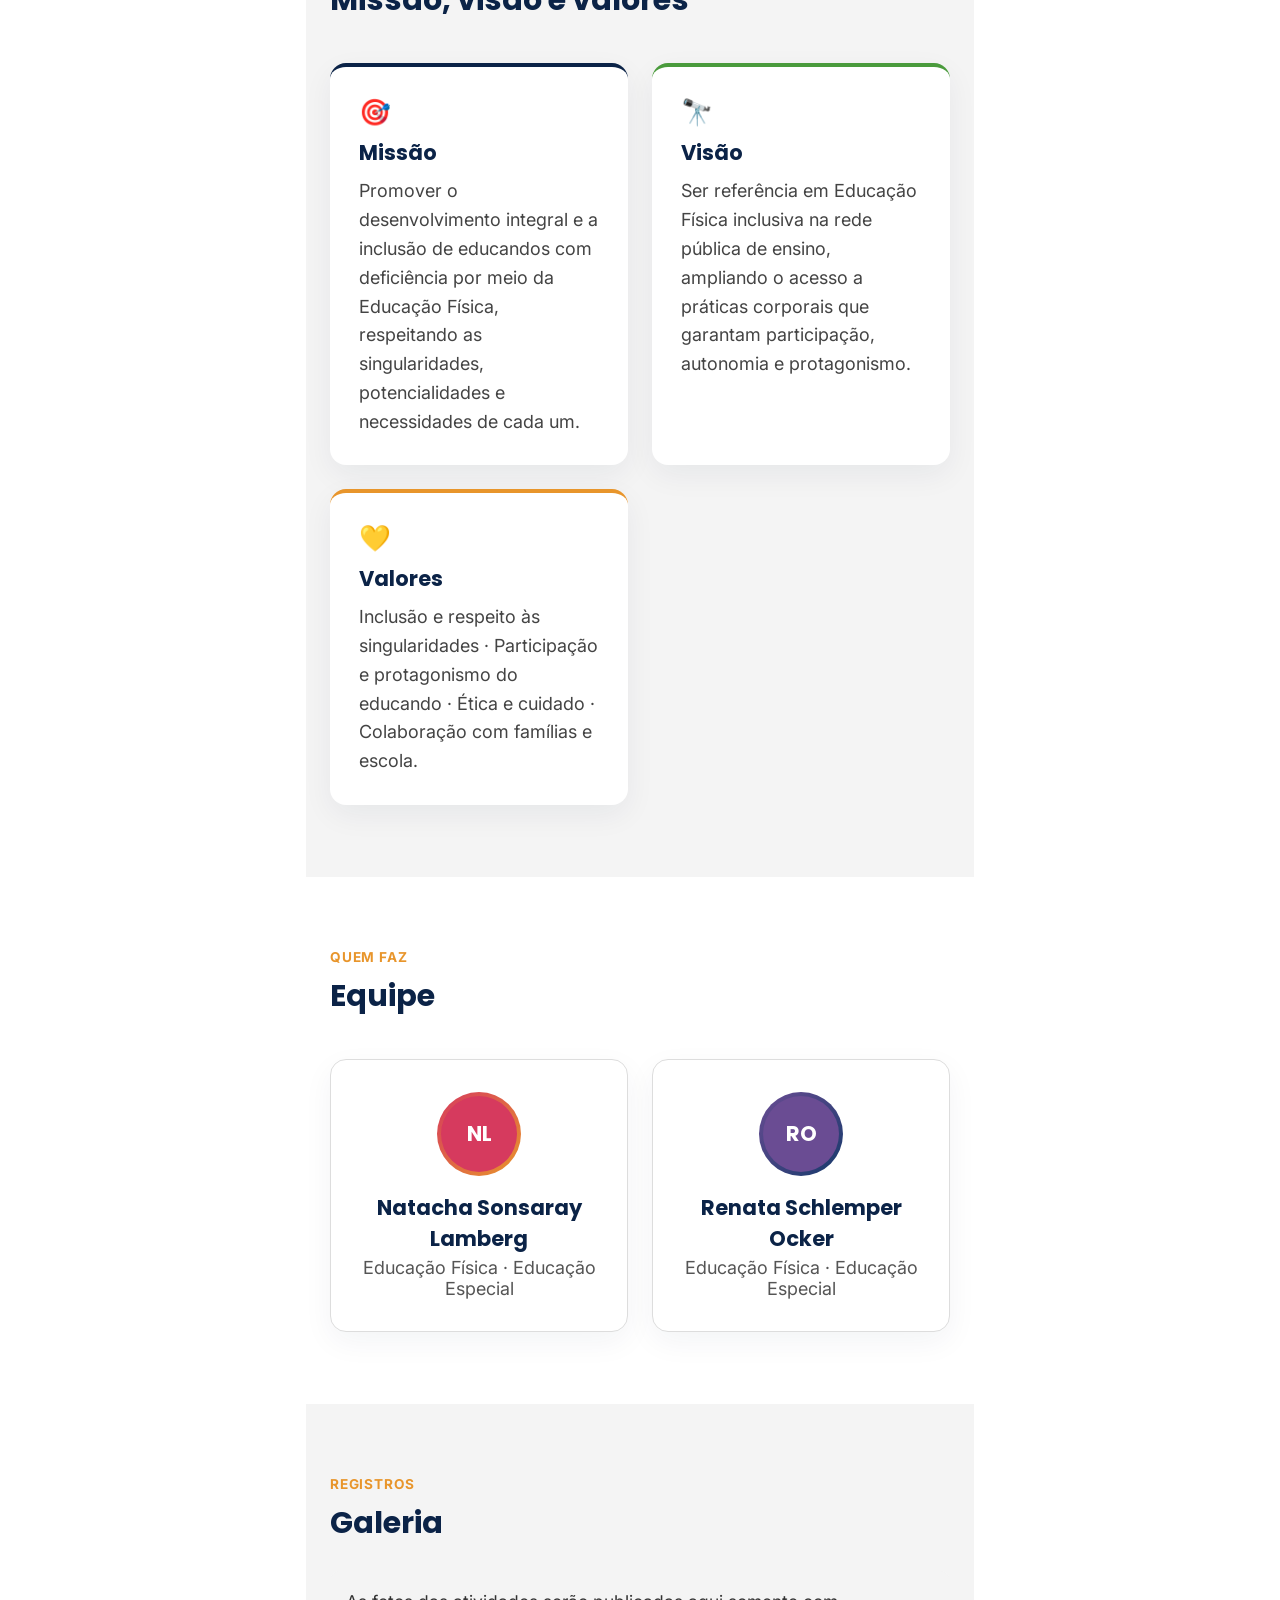
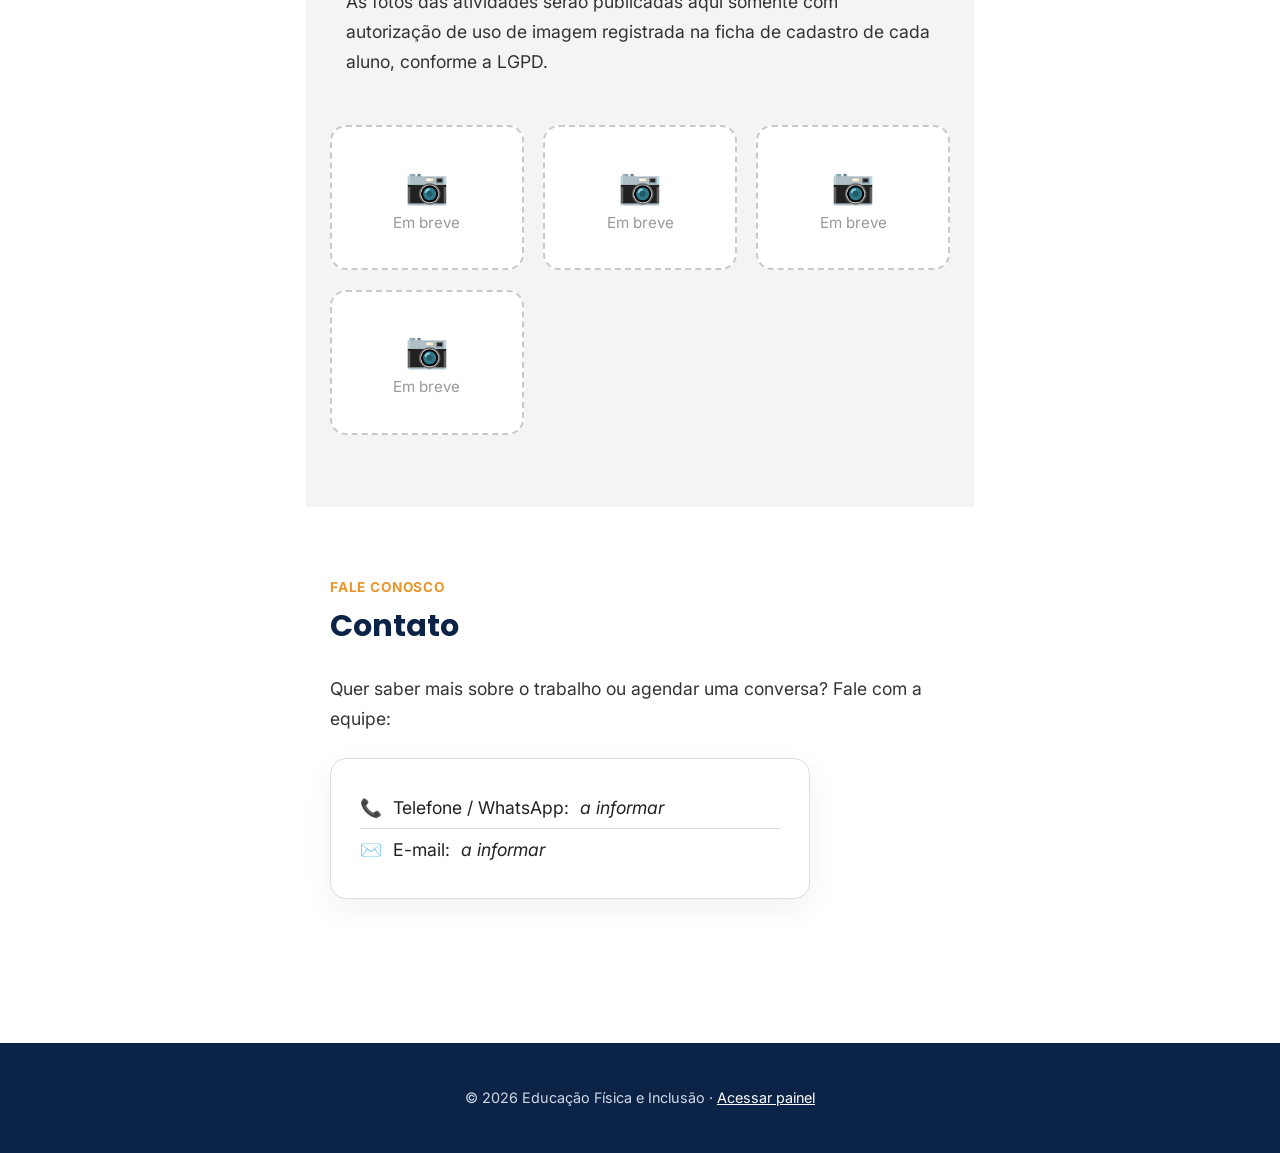
==== commit f4731ef1: "Redesenha a página institucional: hero com gradiente e emblema, tipografia, cartões com sombra e men" ====
--- a/index.html
+++ b/index.html
@@ -4,16 +4,20 @@
   <meta name="viewport" content="width=device-width, initial-scale=1">
   <title>Educação Física e Inclusão</title>
   <meta name="description" content="Educação Física na Educação Especial: formação, acompanhamento e inclusão para educandos com deficiência.">
+  <link rel="preconnect" href="https://fonts.googleapis.com">
+  <link rel="preconnect" href="https://fonts.gstatic.com" crossorigin>
+  <link href="https://fonts.googleapis.com/css2?family=Poppins:wght@600;700&family=Inter:wght@400;500;600&display=swap" rel="stylesheet">
   <link rel="stylesheet" href="style.css">
 </head>
 <body>
-  <header class="topo topo-institucional">
+  <header class="topo topo-institucional" id="topo">
     <div class="topo-conteudo">
       <div class="marca">
         <span class="marca-icone" aria-hidden="true">
-          <svg viewBox="0 0 100 100" width="44" height="44">
-            <circle cx="50" cy="50" r="48" fill="none" stroke="#ffffff" stroke-width="3"/>
-            <path d="M20 60 Q 35 40 50 55 T 80 45" fill="none" stroke="#ffffff" stroke-width="3"/>
+          <svg viewBox="0 0 100 100" width="42" height="42">
+            <circle cx="50" cy="50" r="46" fill="none" stroke="#ffffff" stroke-width="4"/>
+            <path d="M22 58 Q 38 36 50 52 T 78 42" fill="none" stroke="#ffffff" stroke-width="4" stroke-linecap="round"/>
+            <circle cx="78" cy="42" r="5" fill="#ffffff"/>
           </svg>
         </span>
         <div>
@@ -21,7 +25,12 @@
           <span>e Inclusão</span>
         </div>
       </div>
-      <nav class="menu-principal">
+
+      <button class="menu-alternar" id="menu-alternar" aria-label="Abrir menu" aria-expanded="false">
+        <span></span><span></span><span></span>
+      </button>
+
+      <nav class="menu-principal" id="menu-principal">
         <a href="#sobre">Sobre</a>
         <a href="#missao">Missão e valores</a>
         <a href="#equipe">Equipe</a>
@@ -33,38 +42,90 @@
   </header>
 
   <section class="hero">
-    <div class="hero-texto">
-      <h1>Movimento que inclui,<br>educação que transforma.</h1>
-      <p>Educação Física na Educação Especial: propostas de movimento inclusivas, respeitosas com as singularidades, potencialidades e necessidades de cada educando.</p>
-      <a href="painel.html" class="botao botao-hero">Acessar o painel de controle</a>
+    <div class="hero-fundo" aria-hidden="true">
+      <span class="borrao borrao-1"></span>
+      <span class="borrao borrao-2"></span>
+      <span class="borrao borrao-3"></span>
     </div>
-    <div class="hero-figuras" aria-hidden="true">
-      <svg viewBox="0 0 100 100" width="70" height="70"><circle cx="50" cy="22" r="12" fill="var(--laranja)"/><path d="M50 34 L50 65 M50 42 L30 55 M50 42 L70 30 M50 65 L35 92 M50 65 L68 88" stroke="var(--laranja)" stroke-width="8" stroke-linecap="round" fill="none"/></svg>
-      <svg viewBox="0 0 100 100" width="70" height="70"><circle cx="42" cy="20" r="12" fill="var(--azul)"/><path d="M42 32 L42 58" stroke="var(--azul)" stroke-width="8" stroke-linecap="round"/><circle cx="42" cy="80" r="18" fill="none" stroke="var(--azul)" stroke-width="6"/><path d="M42 58 L42 74 M42 66 L64 66" stroke="var(--azul)" stroke-width="8" stroke-linecap="round"/></svg>
-      <svg viewBox="0 0 100 100" width="70" height="70"><circle cx="50" cy="20" r="12" fill="var(--verde)"/><path d="M50 32 L50 70 M50 40 L28 20 M50 40 L72 20 M50 70 L32 95 M50 70 L68 95" stroke="var(--verde)" stroke-width="8" stroke-linecap="round" fill="none"/></svg>
-      <svg viewBox="0 0 100 100" width="70" height="70"><circle cx="50" cy="22" r="12" fill="var(--roxo)"/><path d="M50 34 L50 68 M50 44 L30 60 M50 44 L70 60 M50 68 L38 95 M50 68 L62 95" stroke="var(--roxo)" stroke-width="8" stroke-linecap="round" fill="none"/></svg>
-      <svg viewBox="0 0 100 100" width="70" height="70"><circle cx="50" cy="26" r="12" fill="var(--rosa)"/><path d="M50 38 L50 62 M50 44 L30 30 M50 44 L70 30 M50 62 L36 60 M50 62 L64 60" stroke="var(--rosa)" stroke-width="8" stroke-linecap="round" fill="none"/></svg>
+
+    <div class="hero-conteudo">
+      <div class="hero-texto">
+        <span class="selo">Formação Continuada · Educação Física · Educação Especial</span>
+        <h1>Movimento que inclui,<br>educação que transforma.</h1>
+        <p>Propostas de Educação Física inclusivas, respeitosas com as singularidades, potencialidades e necessidades de cada educando.</p>
+        <div class="hero-botoes">
+          <a href="painel.html" class="botao botao-hero">Acessar o painel de controle</a>
+          <a href="#sobre" class="botao botao-hero-secundario">Conhecer o trabalho</a>
+        </div>
+      </div>
+
+      <div class="hero-emblema" aria-hidden="true">
+        <div class="emblema-anel">
+          <span class="emblema-figura cor-laranja-fundo">
+            <svg viewBox="0 0 100 100"><circle cx="50" cy="22" r="12" fill="#fff"/><path d="M50 34 L50 65 M50 42 L30 55 M50 42 L70 30 M50 65 L35 92 M50 65 L68 88" stroke="#fff" stroke-width="9" stroke-linecap="round" fill="none"/></svg>
+          </span>
+          <span class="emblema-figura cor-azul-fundo">
+            <svg viewBox="0 0 100 100"><circle cx="42" cy="20" r="12" fill="#fff"/><path d="M42 32 L42 58" stroke="#fff" stroke-width="9" stroke-linecap="round"/><circle cx="42" cy="80" r="18" fill="none" stroke="#fff" stroke-width="7"/><path d="M42 58 L42 74 M42 66 L64 66" stroke="#fff" stroke-width="9" stroke-linecap="round"/></svg>
+          </span>
+          <span class="emblema-figura cor-verde-fundo">
+            <svg viewBox="0 0 100 100"><circle cx="50" cy="20" r="12" fill="#fff"/><path d="M50 32 L50 70 M50 40 L28 20 M50 40 L72 20 M50 70 L32 95 M50 70 L68 95" stroke="#fff" stroke-width="9" stroke-linecap="round" fill="none"/></svg>
+          </span>
+          <span class="emblema-figura cor-roxo-fundo">
+            <svg viewBox="0 0 100 100"><circle cx="50" cy="22" r="12" fill="#fff"/><path d="M50 34 L50 68 M50 44 L30 60 M50 44 L70 60 M50 68 L38 95 M50 68 L62 95" stroke="#fff" stroke-width="9" stroke-linecap="round" fill="none"/></svg>
+          </span>
+          <span class="emblema-figura cor-rosa-fundo">
+            <svg viewBox="0 0 100 100"><circle cx="50" cy="26" r="12" fill="#fff"/><path d="M50 38 L50 62 M50 44 L30 30 M50 44 L70 30 M50 62 L36 60 M50 62 L64 60" stroke="#fff" stroke-width="9" stroke-linecap="round" fill="none"/></svg>
+          </span>
+          <div class="emblema-centro">
+            <strong>EF</strong>
+            <span>Inclusão</span>
+          </div>
+        </div>
+      </div>
     </div>
   </section>
 
   <main>
     <section id="sobre" class="secao">
+      <span class="eyebrow">Sobre</span>
       <h2>Sobre o trabalho</h2>
       <p>A Educação Física na Educação Especial constitui um importante espaço de desenvolvimento, participação, autonomia, expressão corporal e inclusão. Conduzido por profissionais de Educação Física com experiência na área da Educação Especial, o trabalho articula conhecimentos teóricos, vivências profissionais e estratégias pedagógicas aplicáveis ao cotidiano escolar — sempre a partir do conhecimento das especificidades, potencialidades e interesses de cada educando.</p>
+
+      <div class="destaques">
+        <div class="destaque">
+          <span class="destaque-icone" aria-hidden="true">🧩</span>
+          <h3>Planejamento individual</h3>
+          <p>Cada proposta parte das especificidades e interesses de cada educando.</p>
+        </div>
+        <div class="destaque">
+          <span class="destaque-icone" aria-hidden="true">🤝</span>
+          <h3>Inclusão de verdade</h3>
+          <p>Participação, autonomia e protagonismo em cada atividade.</p>
+        </div>
+        <div class="destaque">
+          <span class="destaque-icone" aria-hidden="true">🎯</span>
+          <h3>Acompanhamento próximo</h3>
+          <p>Evolução, metas e frequência registradas ao longo do tempo.</p>
+        </div>
+      </div>
     </section>
 
     <section id="missao" class="secao secao-clara">
+      <span class="eyebrow">Propósito</span>
       <h2>Missão, visão e valores</h2>
       <div class="cartoes-institucional">
-        <div class="cartao-institucional">
+        <div class="cartao-institucional cartao-azul">
+          <span class="cartao-icone" aria-hidden="true">🎯</span>
           <h3>Missão</h3>
           <p>Promover o desenvolvimento integral e a inclusão de educandos com deficiência por meio da Educação Física, respeitando as singularidades, potencialidades e necessidades de cada um.</p>
         </div>
-        <div class="cartao-institucional">
+        <div class="cartao-institucional cartao-verde">
+          <span class="cartao-icone" aria-hidden="true">🔭</span>
           <h3>Visão</h3>
           <p>Ser referência em Educação Física inclusiva na rede pública de ensino, ampliando o acesso a práticas corporais que garantam participação, autonomia e protagonismo.</p>
         </div>
-        <div class="cartao-institucional">
+        <div class="cartao-institucional cartao-laranja">
+          <span class="cartao-icone" aria-hidden="true">💛</span>
           <h3>Valores</h3>
           <p>Inclusão e respeito às singularidades · Participação e protagonismo do educando · Ética e cuidado · Colaboração com famílias e escola.</p>
         </div>
@@ -72,15 +133,20 @@
     </section>
 
     <section id="equipe" class="secao">
+      <span class="eyebrow">Quem faz</span>
       <h2>Equipe</h2>
-      <div class="cartoes-institucional">
+      <div class="cartoes-institucional cartoes-equipe">
         <div class="cartao-pessoa">
-          <div class="avatar cor-rosa">NL</div>
+          <div class="avatar-anel cor-rosa">
+            <div class="avatar">NL</div>
+          </div>
           <h3>Natacha Sonsaray Lamberg</h3>
           <p>Educação Física · Educação Especial</p>
         </div>
         <div class="cartao-pessoa">
-          <div class="avatar cor-roxo">RO</div>
+          <div class="avatar-anel cor-roxo">
+            <div class="avatar">RO</div>
+          </div>
           <h3>Renata Schlemper Ocker</h3>
           <p>Educação Física · Educação Especial</p>
         </div>
@@ -88,28 +154,45 @@
     </section>
 
     <section id="galeria" class="secao secao-clara">
+      <span class="eyebrow">Registros</span>
       <h2>Galeria</h2>
       <p class="ajuda">As fotos das atividades serão publicadas aqui somente com autorização de uso de imagem registrada na ficha de cadastro de cada aluno, conforme a LGPD.</p>
       <div class="galeria-grade">
-        <div class="galeria-item">📷</div>
-        <div class="galeria-item">📷</div>
-        <div class="galeria-item">📷</div>
-        <div class="galeria-item">📷</div>
+        <div class="galeria-item"><span>📷</span>Em breve</div>
+        <div class="galeria-item"><span>📷</span>Em breve</div>
+        <div class="galeria-item"><span>📷</span>Em breve</div>
+        <div class="galeria-item"><span>📷</span>Em breve</div>
       </div>
     </section>
 
     <section id="contato" class="secao">
+      <span class="eyebrow">Fale conosco</span>
       <h2>Contato</h2>
       <p>Quer saber mais sobre o trabalho ou agendar uma conversa? Fale com a equipe:</p>
-      <ul class="lista-contato">
-        <li>📞 Telefone / WhatsApp: <em>a informar</em></li>
-        <li>✉️ E-mail: <em>a informar</em></li>
-      </ul>
+      <div class="cartao-contato">
+        <div class="contato-linha"><span aria-hidden="true">📞</span> Telefone / WhatsApp: <em>a informar</em></div>
+        <div class="contato-linha"><span aria-hidden="true">✉️</span> E-mail: <em>a informar</em></div>
+      </div>
     </section>
   </main>
 
-  <footer>
+  <footer class="rodape">
     <p>&copy; 2026 Educação Física e Inclusão · <a href="painel.html">Acessar painel</a></p>
   </footer>
+
+  <script>
+    var botaoMenu = document.getElementById("menu-alternar");
+    var menu = document.getElementById("menu-principal");
+    botaoMenu.addEventListener("click", function () {
+      var aberto = menu.classList.toggle("aberto");
+      botaoMenu.setAttribute("aria-expanded", aberto);
+    });
+    menu.querySelectorAll("a").forEach(function (link) {
+      link.addEventListener("click", function () {
+        menu.classList.remove("aberto");
+        botaoMenu.setAttribute("aria-expanded", "false");
+      });
+    });
+  </script>
 </body>
 </html>
--- a/style.css
+++ b/style.css
@@ -1,11 +1,14 @@
 :root {
   --azul: #0b2347;
+  --azul-claro: #163a6b;
   --verde: #4a9b3c;
   --laranja: #e8952b;
   --roxo: #6a4c93;
   --rosa: #d63a5e;
   --cinza-claro: #f4f4f4;
   --cinza-borda: #ddd;
+  --fonte-titulo: "Poppins", Arial, sans-serif;
+  --fonte-texto: "Inter", Arial, sans-serif;
 }
 
 * {
@@ -13,7 +16,7 @@
 }
 
 body {
-  font-family: Arial, sans-serif;
+  font-family: var(--fonte-texto);
   margin: 0;
   padding: 0;
   color: #222;
@@ -21,6 +24,10 @@
   background: #fff;
 }
 
+h1, h2, h3 {
+  font-family: var(--fonte-titulo);
+}
+
 .topo {
   background-color: var(--azul);
   color: #fff;
@@ -38,7 +45,7 @@
   font-size: 1rem;
 }
 
-/* Navegação por abas */
+/* Navegação por abas (painel) */
 .abas {
   display: flex;
   flex-wrap: wrap;
@@ -56,6 +63,7 @@
   border-radius: 10px;
   cursor: pointer;
   min-width: 130px;
+  font-family: inherit;
 }
 
 .aba-botao.ativo {
@@ -82,7 +90,7 @@
   color: var(--azul);
 }
 
-/* Cartões do resumo */
+/* Cartões do resumo (painel) */
 .cartoes {
   display: grid;
   grid-template-columns: 1fr 1fr;
@@ -119,7 +127,7 @@
   font-size: 1rem;
 }
 
-/* Formulários */
+/* Formulários (painel) */
 .formulario {
   display: flex;
   flex-direction: column;
@@ -155,6 +163,7 @@
   color: #fff;
   cursor: pointer;
   font-weight: bold;
+  font-family: inherit;
 }
 
 .botao-grande {
@@ -165,12 +174,13 @@
 .cor-verde-fundo { background: var(--verde); }
 .cor-laranja-fundo { background: var(--laranja); }
 .cor-roxo-fundo { background: var(--roxo); }
+.cor-rosa-fundo { background: var(--rosa); }
 
 .botao:active {
   opacity: 0.85;
 }
 
-/* Listas de registros */
+/* Listas de registros (painel) */
 .lista {
   display: flex;
   flex-direction: column;
@@ -231,7 +241,9 @@
   }
 }
 
-/* ---------- Página institucional ---------- */
+/* ================================================================
+   Página institucional
+   ================================================================ */
 
 .voltar {
   display: inline-block;
@@ -245,94 +257,161 @@
 .topo-institucional {
   text-align: left;
   padding: 0;
+  position: sticky;
+  top: 0;
+  z-index: 50;
+  background: rgba(11, 35, 71, 0.95);
+  backdrop-filter: blur(6px);
+  box-shadow: 0 2px 12px rgba(0, 0, 0, 0.15);
 }
 
 .topo-conteudo {
-  max-width: 1000px;
+  max-width: 1100px;
   margin: 0 auto;
-  padding: 1rem 1.5rem;
+  padding: 0.9rem 1.5rem;
   display: flex;
   align-items: center;
   justify-content: space-between;
+  gap: 1rem;
+}
+
+.marca {
+  display: flex;
+  align-items: center;
+  gap: 0.7rem;
+}
+
+.marca div {
+  display: flex;
+  flex-direction: column;
+  line-height: 1.15;
+}
+
+.marca strong {
+  font-family: var(--fonte-titulo);
+  font-size: 1.1rem;
+}
+
+.marca span {
+  font-size: 0.85rem;
+  opacity: 0.85;
+}
+
+.menu-principal {
+  display: flex;
+  flex-wrap: wrap;
+  gap: 1.4rem;
+  align-items: center;
+}
+
+.menu-principal a {
+  color: #fff;
+  text-decoration: none;
+  font-size: 1rem;
+  font-weight: 500;
+}
+
+.menu-principal a:not(.botao-menu):hover {
+  color: var(--laranja);
+}
+
+.botao-menu {
+  background: var(--laranja);
+  padding: 0.6rem 1.1rem;
+  border-radius: 999px;
+  font-weight: 600;
+}
+
+.botao-menu:hover {
+  opacity: 0.9;
+}
+
+.menu-alternar {
+  display: none;
+  flex-direction: column;
+  gap: 5px;
+  background: none;
+  border: none;
+  cursor: pointer;
+  padding: 0.4rem;
+}
+
+.menu-alternar span {
+  width: 24px;
+  height: 2px;
+  background: #fff;
+  border-radius: 2px;
+}
+
+/* ---------- Hero ---------- */
+
+.hero {
+  position: relative;
+  overflow: hidden;
+  background: linear-gradient(135deg, var(--azul) 0%, var(--azul-claro) 55%, #1c4a86 100%);
+  color: #fff;
+  padding: 4.5rem 1.5rem;
+}
+
+.hero-fundo {
+  position: absolute;
+  inset: 0;
+  pointer-events: none;
+}
+
+.borrao {
+  position: absolute;
+  border-radius: 50%;
+  filter: blur(50px);
+  opacity: 0.35;
+}
+
+.borrao-1 { width: 320px; height: 320px; background: var(--laranja); top: -80px; right: 10%; }
+.borrao-2 { width: 260px; height: 260px; background: var(--verde); bottom: -60px; left: 5%; }
+.borrao-3 { width: 220px; height: 220px; background: var(--rosa); top: 40%; right: -60px; }
+
+.hero-conteudo {
+  position: relative;
+  max-width: 1100px;
+  margin: 0 auto;
+  display: flex;
+  align-items: center;
+  justify-content: space-between;
+  gap: 3rem;
+  flex-wrap: wrap;
+}
+
+.hero-texto {
+  max-width: 540px;
+}
+
+.selo {
+  display: inline-block;
+  background: rgba(255, 255, 255, 0.12);
+  border: 1px solid rgba(255, 255, 255, 0.35);
+  padding: 0.4rem 0.9rem;
+  border-radius: 999px;
+  font-size: 0.85rem;
+  margin-bottom: 1.2rem;
+}
+
+.hero-texto h1 {
+  font-size: 2.4rem;
+  line-height: 1.2;
+  margin: 0 0 1.1rem 0;
+}
+
+.hero-texto p {
+  font-size: 1.15rem;
+  margin: 0 0 1.8rem 0;
+  opacity: 0.95;
+  line-height: 1.6;
+}
+
+.hero-botoes {
+  display: flex;
   flex-wrap: wrap;
   gap: 1rem;
-}
-
-.marca {
-  display: flex;
-  align-items: center;
-  gap: 0.7rem;
-}
-
-.marca div {
-  display: flex;
-  flex-direction: column;
-  line-height: 1.1;
-}
-
-.marca strong {
-  font-size: 1.1rem;
-}
-
-.marca span {
-  font-size: 0.9rem;
-  opacity: 0.85;
-}
-
-.menu-principal {
-  display: flex;
-  flex-wrap: wrap;
-  gap: 1.2rem;
-  align-items: center;
-}
-
-.menu-principal a {
-  color: #fff;
-  text-decoration: none;
-  font-size: 1rem;
-}
-
-.menu-principal a:hover {
-  text-decoration: underline;
-}
-
-.botao-menu {
-  background: var(--verde);
-  padding: 0.6rem 1rem;
-  border-radius: 8px;
-  font-weight: bold;
-}
-
-.botao-menu:hover {
-  text-decoration: none !important;
-  opacity: 0.9;
-}
-
-.hero {
-  background: linear-gradient(135deg, var(--azul), #163a6b);
-  color: #fff;
-  display: flex;
-  flex-wrap: wrap;
-  align-items: center;
-  justify-content: center;
-  gap: 2rem;
-  padding: 3rem 1.5rem;
-  text-align: left;
-}
-
-.hero-texto {
-  max-width: 480px;
-}
-
-.hero-texto h1 {
-  font-size: 2rem;
-  margin: 0 0 1rem 0;
-}
-
-.hero-texto p {
-  font-size: 1.1rem;
-  margin: 0 0 1.5rem 0;
-  opacity: 0.95;
 }
 
 .botao-hero {
@@ -340,73 +419,223 @@
   background: var(--laranja);
   color: #fff;
   text-decoration: none;
-  padding: 0.9rem 1.5rem;
+  padding: 0.95rem 1.6rem;
   border-radius: 10px;
-  font-weight: bold;
+  font-weight: 600;
   font-size: 1.05rem;
+  box-shadow: 0 10px 25px rgba(232, 149, 43, 0.35);
+  transition: transform 0.15s ease;
 }
 
 .botao-hero:hover {
-  opacity: 0.9;
-}
-
-.hero-figuras {
-  display: flex;
-  flex-wrap: wrap;
-  gap: 1rem;
+  transform: translateY(-2px);
+}
+
+.botao-hero-secundario {
+  display: inline-block;
+  color: #fff;
+  text-decoration: none;
+  padding: 0.95rem 1.6rem;
+  border-radius: 10px;
+  font-weight: 600;
+  font-size: 1.05rem;
+  border: 1px solid rgba(255, 255, 255, 0.5);
+  transition: background 0.15s ease;
+}
+
+.botao-hero-secundario:hover {
+  background: rgba(255, 255, 255, 0.1);
+}
+
+/* Emblema circular do hero */
+
+.hero-emblema {
+  position: relative;
+  width: 300px;
+  height: 300px;
+  flex-shrink: 0;
+}
+
+.emblema-anel {
+  position: relative;
+  width: 100%;
+  height: 100%;
+  border-radius: 50%;
+  border: 2px dashed rgba(255, 255, 255, 0.35);
+}
+
+.emblema-figura {
+  position: absolute;
+  width: 60px;
+  height: 60px;
+  border-radius: 50%;
+  display: flex;
+  align-items: center;
   justify-content: center;
-  max-width: 360px;
-}
+  box-shadow: 0 8px 20px rgba(0, 0, 0, 0.25);
+}
+
+.emblema-figura:nth-of-type(1) { top: 10px; left: 120px; }
+.emblema-figura:nth-of-type(2) { top: 86px; left: 225px; }
+.emblema-figura:nth-of-type(3) { top: 209px; left: 185px; }
+.emblema-figura:nth-of-type(4) { top: 209px; left: 55px; }
+.emblema-figura:nth-of-type(5) { top: 86px; left: 15px; }
+
+.emblema-figura svg {
+  width: 32px;
+  height: 32px;
+}
+
+.emblema-centro {
+  position: absolute;
+  inset: 0;
+  margin: auto;
+  width: 130px;
+  height: 130px;
+  border-radius: 50%;
+  background: rgba(255, 255, 255, 0.1);
+  border: 1px solid rgba(255, 255, 255, 0.3);
+  display: flex;
+  flex-direction: column;
+  align-items: center;
+  justify-content: center;
+  text-align: center;
+}
+
+.emblema-centro strong {
+  font-family: var(--fonte-titulo);
+  font-size: 1.6rem;
+}
+
+.emblema-centro span {
+  font-size: 0.85rem;
+  opacity: 0.85;
+}
+
+/* ---------- Seções ---------- */
 
 .secao {
-  max-width: 1000px;
+  max-width: 1100px;
   margin: 0 auto;
-  padding: 3rem 1.5rem;
+  padding: 4.5rem 1.5rem;
 }
 
 .secao-clara {
   background: var(--cinza-claro);
 }
 
+.eyebrow {
+  display: inline-block;
+  color: var(--laranja);
+  font-weight: 700;
+  letter-spacing: 0.06em;
+  text-transform: uppercase;
+  font-size: 0.85rem;
+  margin-bottom: 0.5rem;
+}
+
 .secao h2 {
   margin-top: 0;
+  font-size: 1.9rem;
 }
 
 .secao > p {
-  font-size: 1.05rem;
-  line-height: 1.6;
-  max-width: 800px;
-}
-
-.cartoes-institucional {
+  font-size: 1.1rem;
+  line-height: 1.7;
+  max-width: 780px;
+  color: #333;
+}
+
+.destaques {
   display: grid;
   grid-template-columns: repeat(auto-fit, minmax(220px, 1fr));
   gap: 1.5rem;
-  margin-top: 1.5rem;
+  margin-top: 2.5rem;
+}
+
+.destaque {
+  background: #fff;
+  border: 1px solid var(--cinza-borda);
+  border-radius: 14px;
+  padding: 1.5rem;
+}
+
+.destaque-icone {
+  font-size: 1.8rem;
+  display: block;
+  margin-bottom: 0.7rem;
+}
+
+.destaque h3 {
+  margin: 0 0 0.4rem 0;
+  color: var(--azul);
+  font-size: 1.1rem;
+}
+
+.destaque p {
+  margin: 0;
+  color: #555;
+  font-size: 0.98rem;
+  line-height: 1.5;
+}
+
+.cartoes-institucional {
+  display: grid;
+  grid-template-columns: repeat(auto-fit, minmax(240px, 1fr));
+  gap: 1.5rem;
+  margin-top: 2.5rem;
 }
 
 .cartao-institucional {
   background: #fff;
-  border-radius: 12px;
-  padding: 1.5rem;
-  border: 2px solid var(--cinza-borda);
+  border-radius: 16px;
+  padding: 1.8rem;
+  border-top: 4px solid var(--azul);
+  box-shadow: 0 10px 30px rgba(11, 35, 71, 0.06);
+  transition: transform 0.15s ease, box-shadow 0.15s ease;
+}
+
+.cartao-institucional:hover {
+  transform: translateY(-4px);
+  box-shadow: 0 16px 34px rgba(11, 35, 71, 0.1);
+}
+
+.cartao-azul { border-top-color: var(--azul); }
+.cartao-verde { border-top-color: var(--verde); }
+.cartao-laranja { border-top-color: var(--laranja); }
+
+.cartao-icone {
+  font-size: 1.6rem;
+  display: block;
+  margin-bottom: 0.6rem;
 }
 
 .cartao-institucional h3 {
   color: var(--azul);
-  margin-top: 0;
+  margin: 0 0 0.6rem 0;
+}
+
+.cartao-institucional p {
+  margin: 0;
+  color: #444;
+  line-height: 1.6;
+}
+
+.cartoes-equipe {
+  max-width: 700px;
 }
 
 .cartao-pessoa {
   background: #fff;
-  border-radius: 12px;
-  padding: 1.5rem;
-  border: 2px solid var(--cinza-borda);
+  border-radius: 16px;
+  padding: 2rem 1.5rem;
+  border: 1px solid var(--cinza-borda);
   text-align: center;
+  box-shadow: 0 10px 30px rgba(11, 35, 71, 0.05);
 }
 
 .cartao-pessoa h3 {
-  margin: 0.8rem 0 0.2rem 0;
+  margin: 1rem 0 0.2rem 0;
   color: var(--azul);
 }
 
@@ -415,53 +644,132 @@
   color: #555;
 }
 
+.avatar-anel {
+  width: 84px;
+  height: 84px;
+  border-radius: 50%;
+  margin: 0 auto;
+  padding: 4px;
+  display: flex;
+  align-items: center;
+  justify-content: center;
+}
+
 .avatar {
-  width: 64px;
-  height: 64px;
+  width: 100%;
+  height: 100%;
   border-radius: 50%;
   color: #fff;
   display: flex;
   align-items: center;
   justify-content: center;
-  font-weight: bold;
-  font-size: 1.2rem;
-  margin: 0 auto;
-}
-
-.cor-rosa { background: var(--rosa); }
+  font-weight: 700;
+  font-family: var(--fonte-titulo);
+  font-size: 1.3rem;
+}
+
+.avatar-anel.cor-rosa { background: linear-gradient(135deg, var(--rosa), var(--laranja)); }
+.avatar-anel.cor-rosa .avatar { background: var(--rosa); }
+.avatar-anel.cor-roxo { background: linear-gradient(135deg, var(--roxo), var(--azul-claro)); }
+.avatar-anel.cor-roxo .avatar { background: var(--roxo); }
 
 .galeria-grade {
   display: grid;
-  grid-template-columns: repeat(auto-fit, minmax(150px, 1fr));
-  gap: 1rem;
-  margin-top: 1.5rem;
+  grid-template-columns: repeat(auto-fit, minmax(160px, 1fr));
+  gap: 1.2rem;
+  margin-top: 2rem;
 }
 
 .galeria-item {
   background: #fff;
-  border: 2px dashed var(--cinza-borda);
-  border-radius: 12px;
+  border: 2px dashed #c9c9c9;
+  border-radius: 16px;
   aspect-ratio: 4 / 3;
   display: flex;
+  flex-direction: column;
+  gap: 0.4rem;
   align-items: center;
   justify-content: center;
-  font-size: 2.5rem;
-  color: #aaa;
-}
-
-.lista-contato {
-  list-style: none;
-  padding: 0;
+  font-size: 0.95rem;
+  color: #999;
+}
+
+.galeria-item span {
+  font-size: 2.2rem;
+}
+
+.cartao-contato {
+  margin-top: 1.5rem;
+  background: #fff;
+  border: 1px solid var(--cinza-borda);
+  border-radius: 16px;
+  padding: 1.8rem;
+  max-width: 480px;
+  box-shadow: 0 10px 30px rgba(11, 35, 71, 0.06);
+}
+
+.contato-linha {
   font-size: 1.1rem;
-  line-height: 2;
+  padding: 0.6rem 0;
+  display: flex;
+  align-items: center;
+  gap: 0.7rem;
+}
+
+.contato-linha:not(:last-child) {
+  border-bottom: 1px solid var(--cinza-borda);
+}
+
+.rodape {
+  text-align: center;
+  padding: 2rem 1rem;
+  color: #cfd8e6;
+  font-size: 0.9rem;
+  background: var(--azul);
+}
+
+.rodape a {
+  color: #fff;
+}
+
+@media (max-width: 860px) {
+  .hero-emblema {
+    display: none;
+  }
 }
 
 @media (max-width: 700px) {
-  .hero {
+  .hero-conteudo {
+    justify-content: center;
     text-align: center;
+  }
+
+  .hero-botoes {
     justify-content: center;
   }
-  .hero-texto {
-    max-width: 100%;
-  }
-}
+
+  .menu-alternar {
+    display: flex;
+  }
+
+  .menu-principal {
+    position: absolute;
+    top: 100%;
+    left: 0;
+    right: 0;
+    background: var(--azul);
+    flex-direction: column;
+    align-items: flex-start;
+    padding: 1rem 1.5rem;
+    gap: 1rem;
+    display: none;
+  }
+
+  .menu-principal.aberto {
+    display: flex;
+  }
+
+  .botao-menu {
+    align-self: flex-start;
+  }
+}
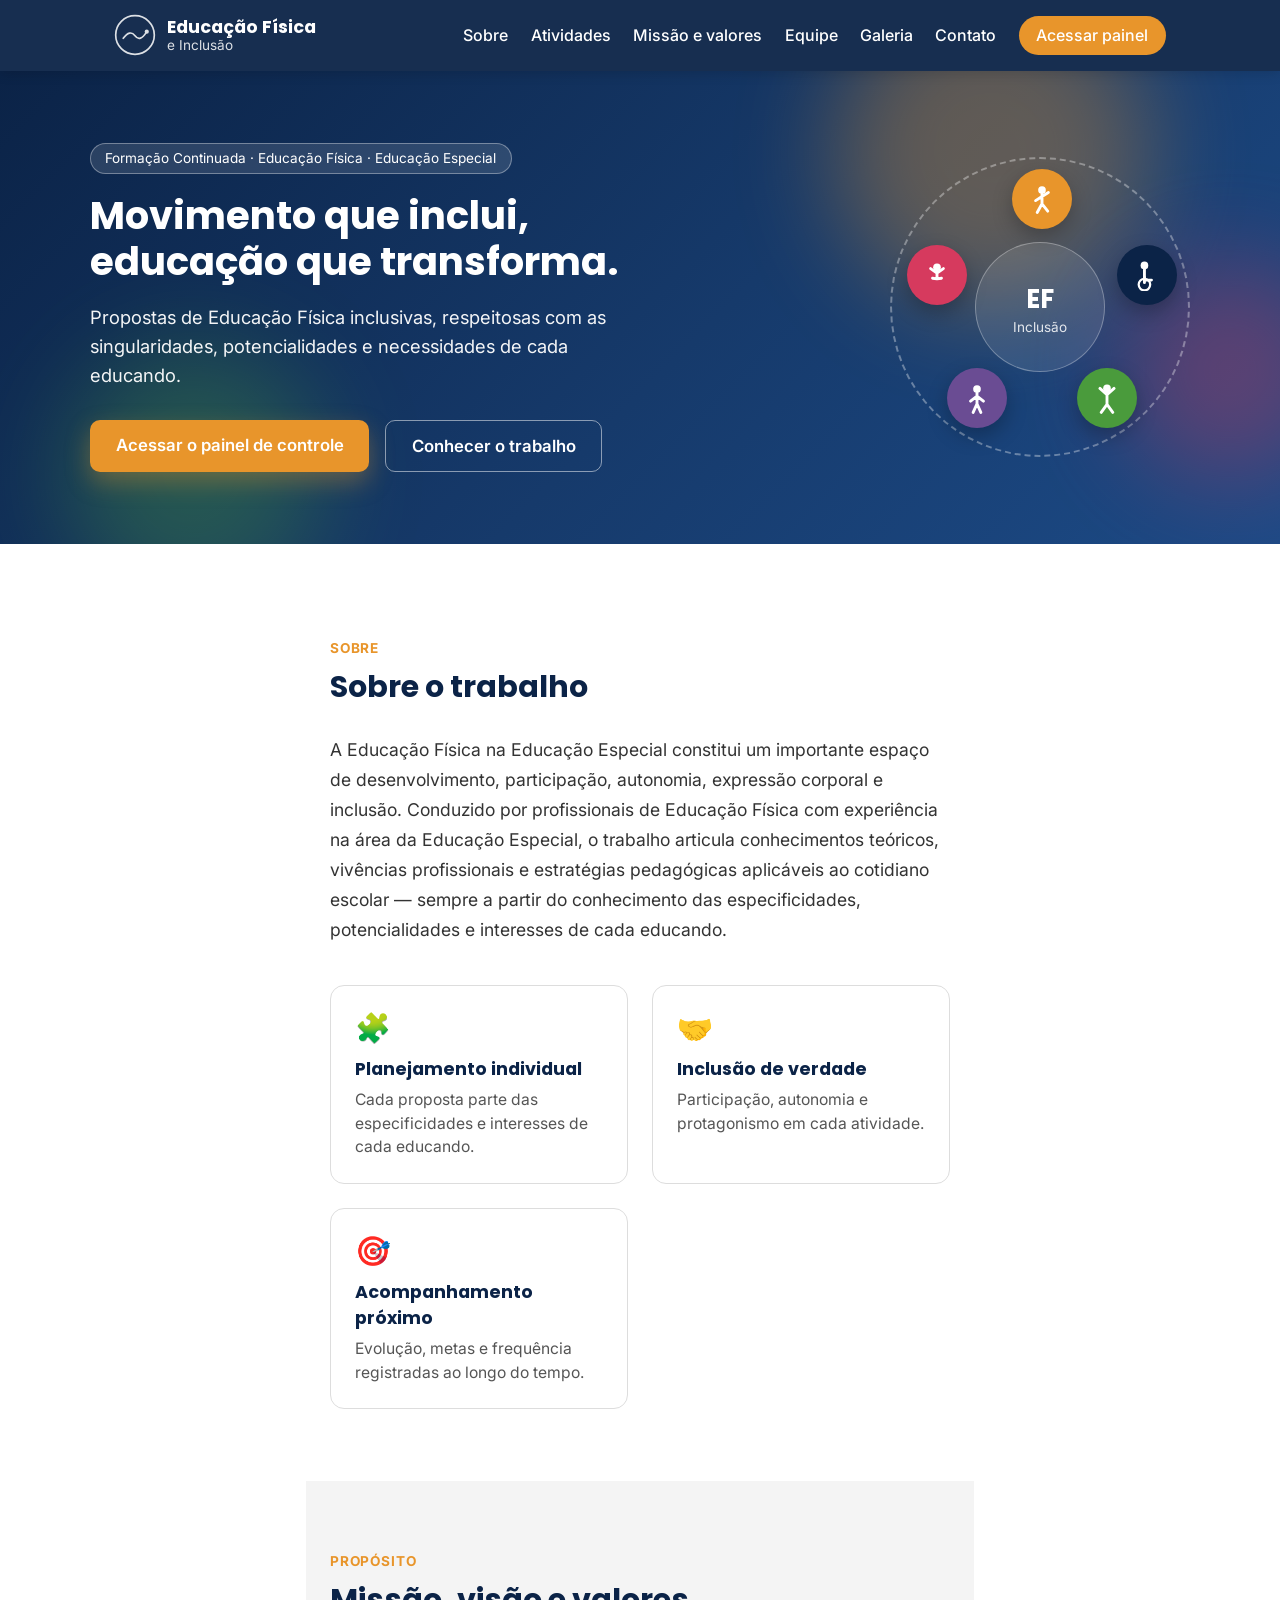
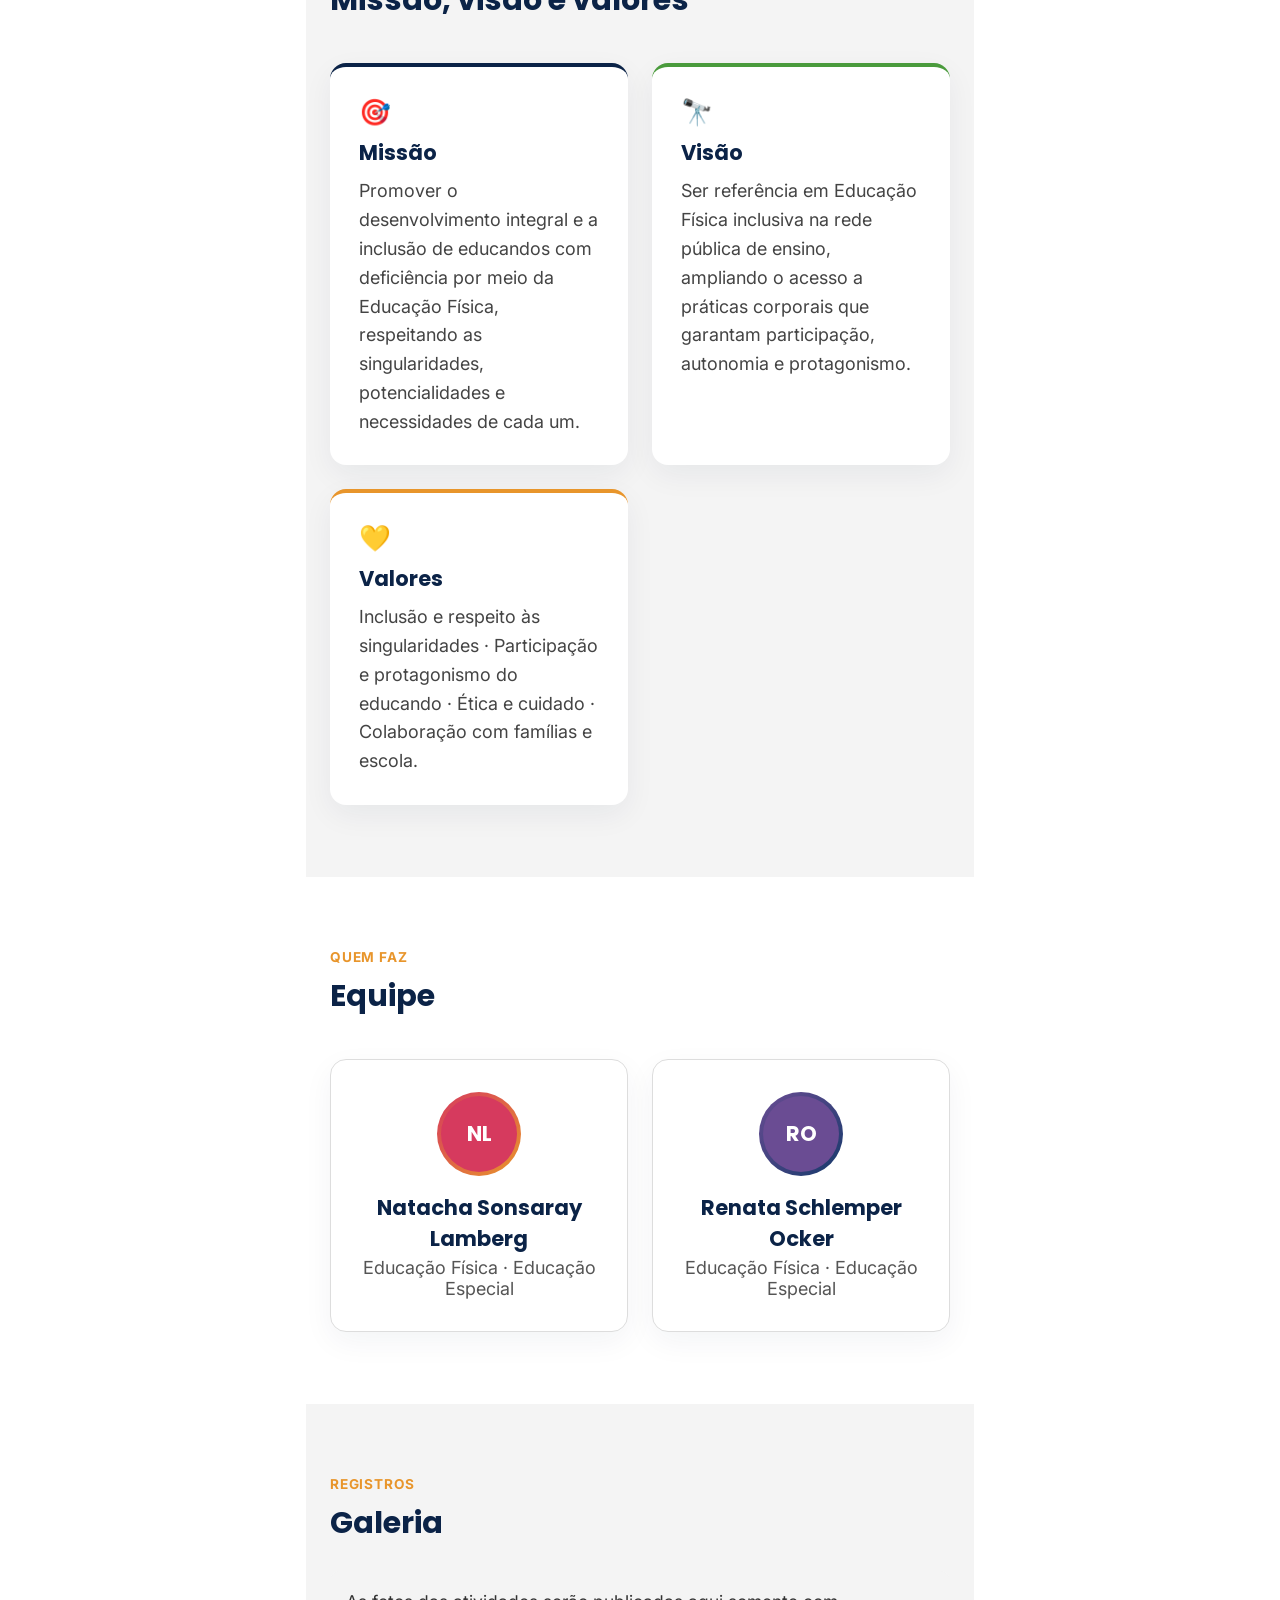
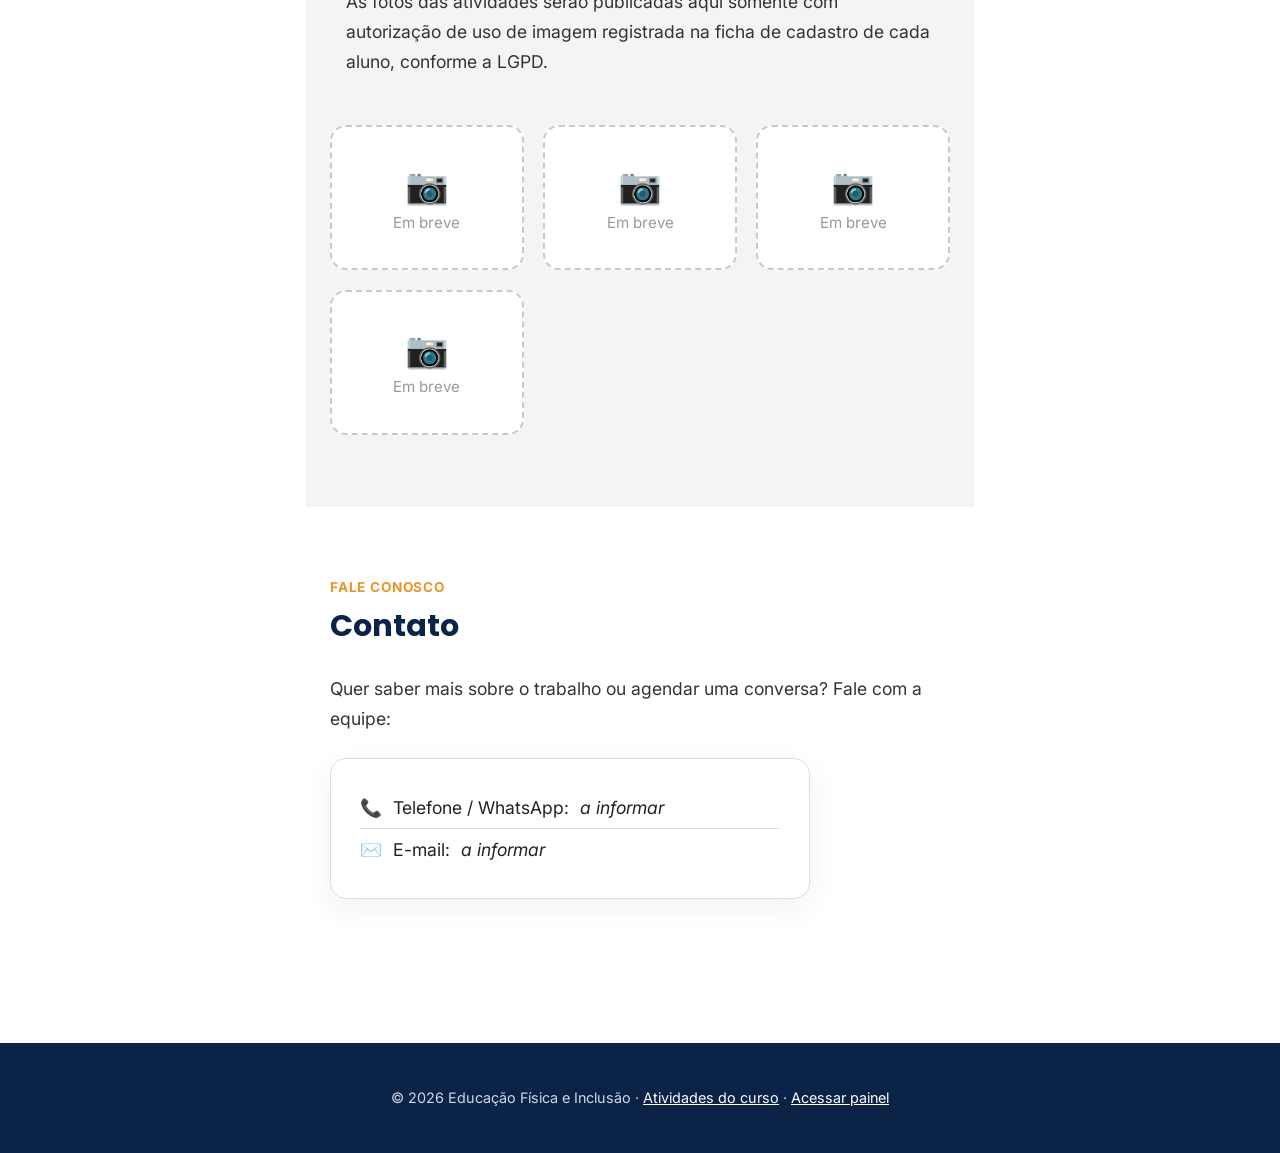
==== commit 1aecc08f: "Adiciona página Atividades do Curso com os 11 módulos da formação" ====
--- a/index.html
+++ b/index.html
@@ -32,6 +32,7 @@
 
       <nav class="menu-principal" id="menu-principal">
         <a href="#sobre">Sobre</a>
+        <a href="atividades.html">Atividades</a>
         <a href="#missao">Missão e valores</a>
         <a href="#equipe">Equipe</a>
         <a href="#galeria">Galeria</a>
@@ -177,7 +178,7 @@
   </main>
 
   <footer class="rodape">
-    <p>&copy; 2026 Educação Física e Inclusão · <a href="painel.html">Acessar painel</a></p>
+    <p>&copy; 2026 Educação Física e Inclusão · <a href="atividades.html">Atividades do curso</a> · <a href="painel.html">Acessar painel</a></p>
   </footer>
 
   <script>
--- a/style.css
+++ b/style.css
@@ -773,3 +773,150 @@
     align-self: flex-start;
   }
 }
+
+/* ================================================================
+   Página Atividades do Curso
+   ================================================================ */
+
+.hero-atividades {
+  padding: 3.5rem 1.5rem;
+}
+
+.hero-conteudo-central {
+  justify-content: center;
+  text-align: center;
+}
+
+.hero-texto-central {
+  max-width: 720px;
+}
+
+.hero-texto-central h1 {
+  font-size: 2.1rem;
+}
+
+.stats-barra {
+  display: flex;
+  flex-wrap: wrap;
+  justify-content: center;
+  gap: 1.5rem;
+  margin-top: 2rem;
+}
+
+.stat {
+  background: rgba(255, 255, 255, 0.1);
+  border: 1px solid rgba(255, 255, 255, 0.3);
+  border-radius: 14px;
+  padding: 1rem 1.6rem;
+  min-width: 150px;
+}
+
+.stat strong {
+  display: block;
+  font-family: var(--fonte-titulo);
+  font-size: 1.6rem;
+}
+
+.stat span {
+  font-size: 0.9rem;
+  opacity: 0.9;
+}
+
+.modulos-grade {
+  display: grid;
+  grid-template-columns: repeat(3, 1fr);
+  gap: 1.6rem;
+  margin-top: 2.5rem;
+}
+
+.modulo-card {
+  background: #fff;
+  border: 1px solid var(--cinza-borda);
+  border-radius: 16px;
+  overflow: hidden;
+  box-shadow: 0 10px 30px rgba(11, 35, 71, 0.06);
+  display: flex;
+  flex-direction: column;
+}
+
+.modulo-imagem {
+  background: linear-gradient(135deg, var(--cinza-claro), #e6e6e6);
+  aspect-ratio: 16 / 10;
+  display: flex;
+  align-items: center;
+  justify-content: center;
+  font-size: 2.4rem;
+  color: #aaa;
+}
+
+.modulo-corpo {
+  padding: 1.3rem;
+  display: flex;
+  flex-direction: column;
+  gap: 0.5rem;
+}
+
+.selo-tipo {
+  align-self: flex-start;
+  font-size: 0.8rem;
+  font-weight: 700;
+  padding: 0.3rem 0.7rem;
+  border-radius: 999px;
+  color: #fff;
+}
+
+.selo-azul { background: var(--azul); }
+.selo-verde { background: var(--verde); }
+.selo-roxo { background: var(--roxo); }
+.selo-laranja { background: var(--laranja); }
+
+.modulo-corpo h3 {
+  margin: 0.2rem 0 0 0;
+  font-size: 1.05rem;
+  color: var(--azul);
+  line-height: 1.35;
+}
+
+.modulo-horas {
+  font-weight: 600;
+  color: #555;
+  font-size: 0.95rem;
+}
+
+.modulo-corpo > p {
+  margin: 0;
+  color: #444;
+  font-size: 0.95rem;
+  line-height: 1.5;
+}
+
+.modulo-detalhes summary {
+  cursor: pointer;
+  color: var(--roxo);
+  font-weight: 600;
+  font-size: 0.95rem;
+  margin-top: 0.3rem;
+}
+
+.modulo-detalhes[open] summary {
+  margin-bottom: 0.5rem;
+}
+
+.modulo-detalhes p {
+  margin: 0;
+  color: #444;
+  font-size: 0.95rem;
+  line-height: 1.5;
+}
+
+@media (max-width: 980px) {
+  .modulos-grade {
+    grid-template-columns: repeat(2, 1fr);
+  }
+}
+
+@media (max-width: 620px) {
+  .modulos-grade {
+    grid-template-columns: 1fr;
+  }
+}
